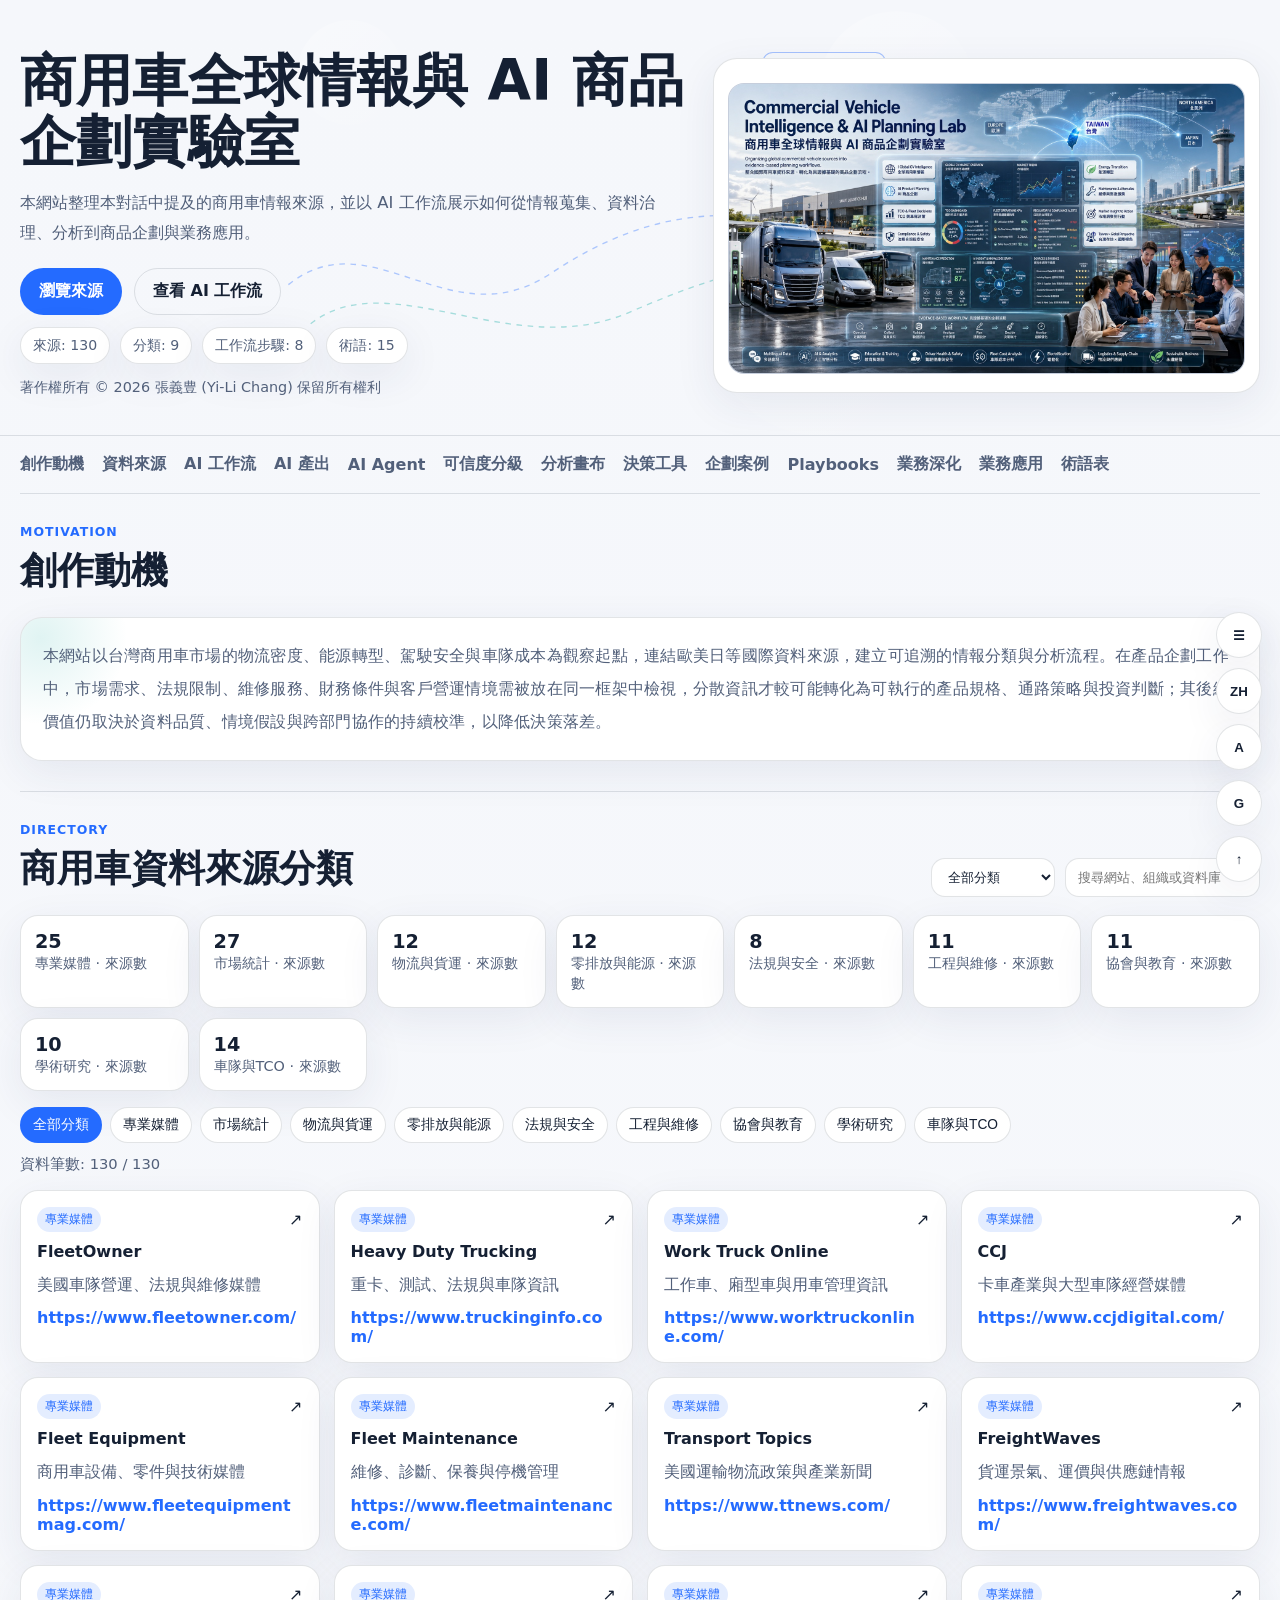
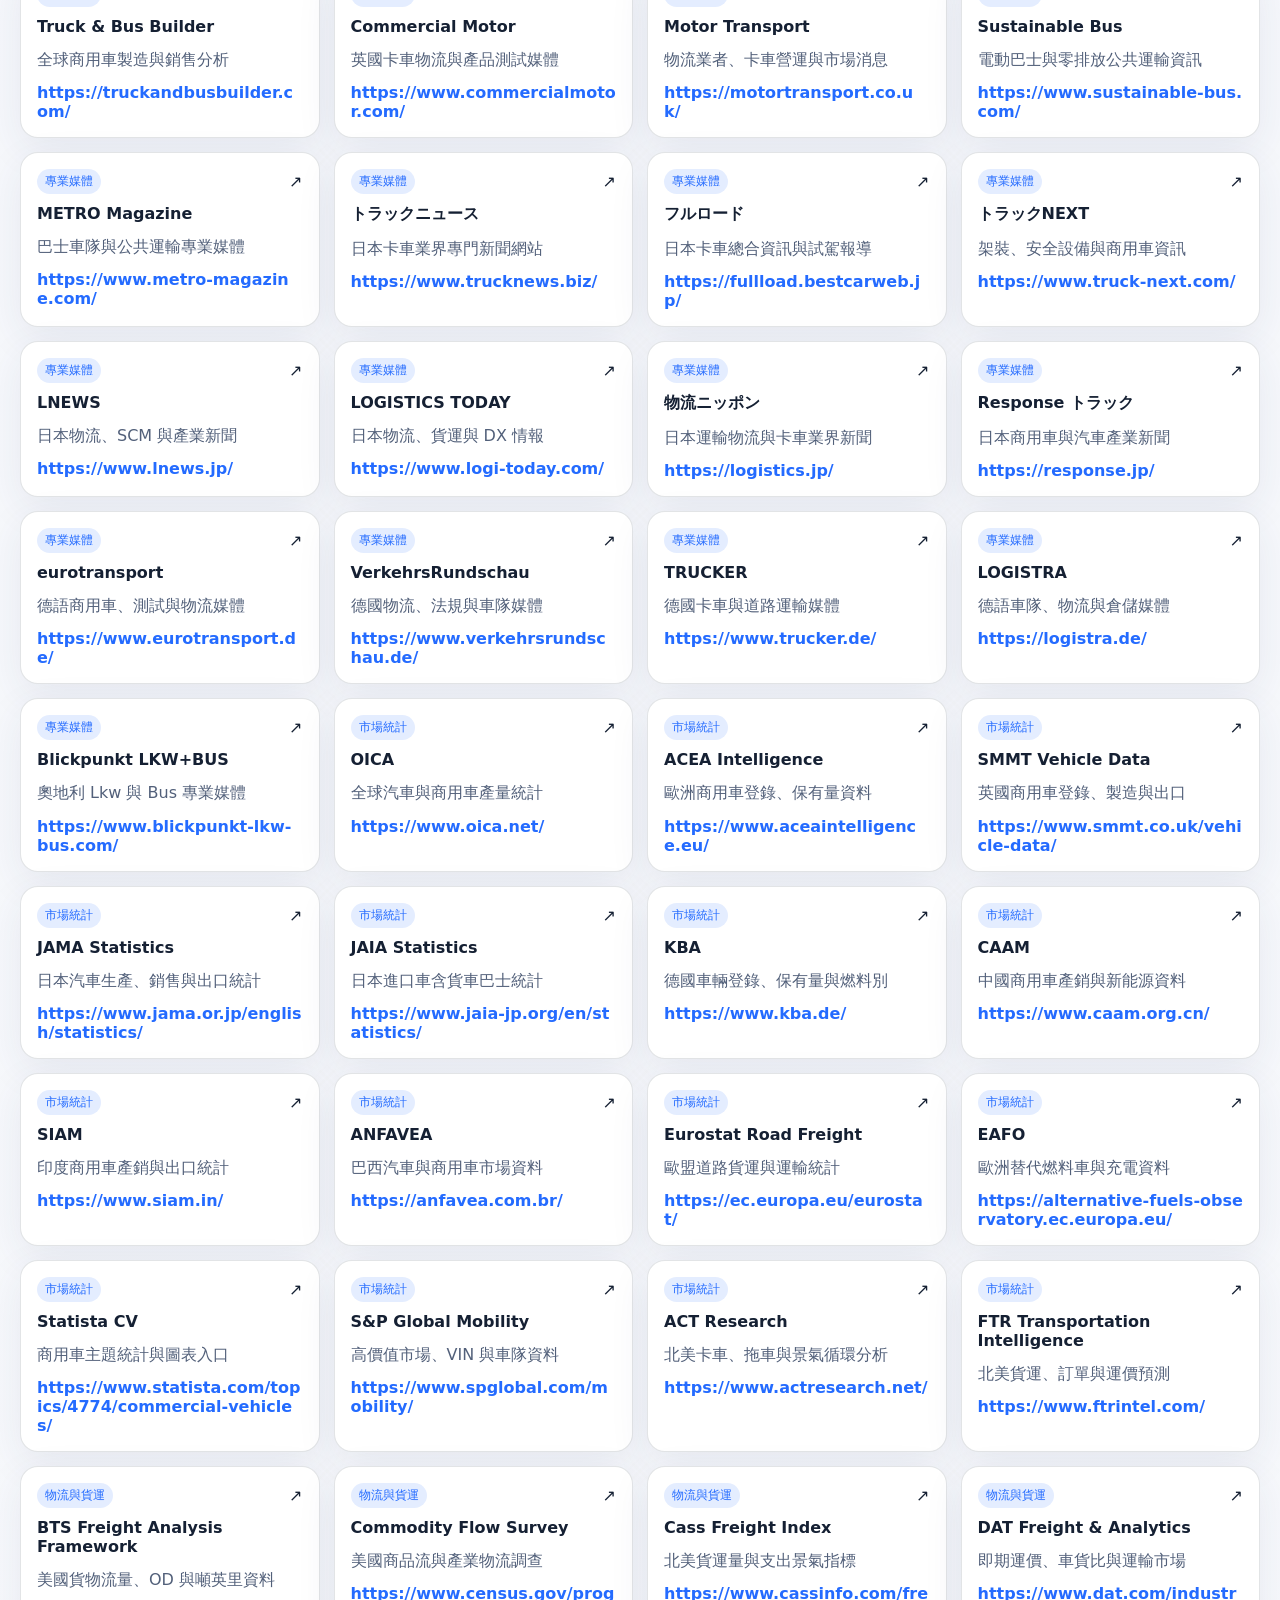
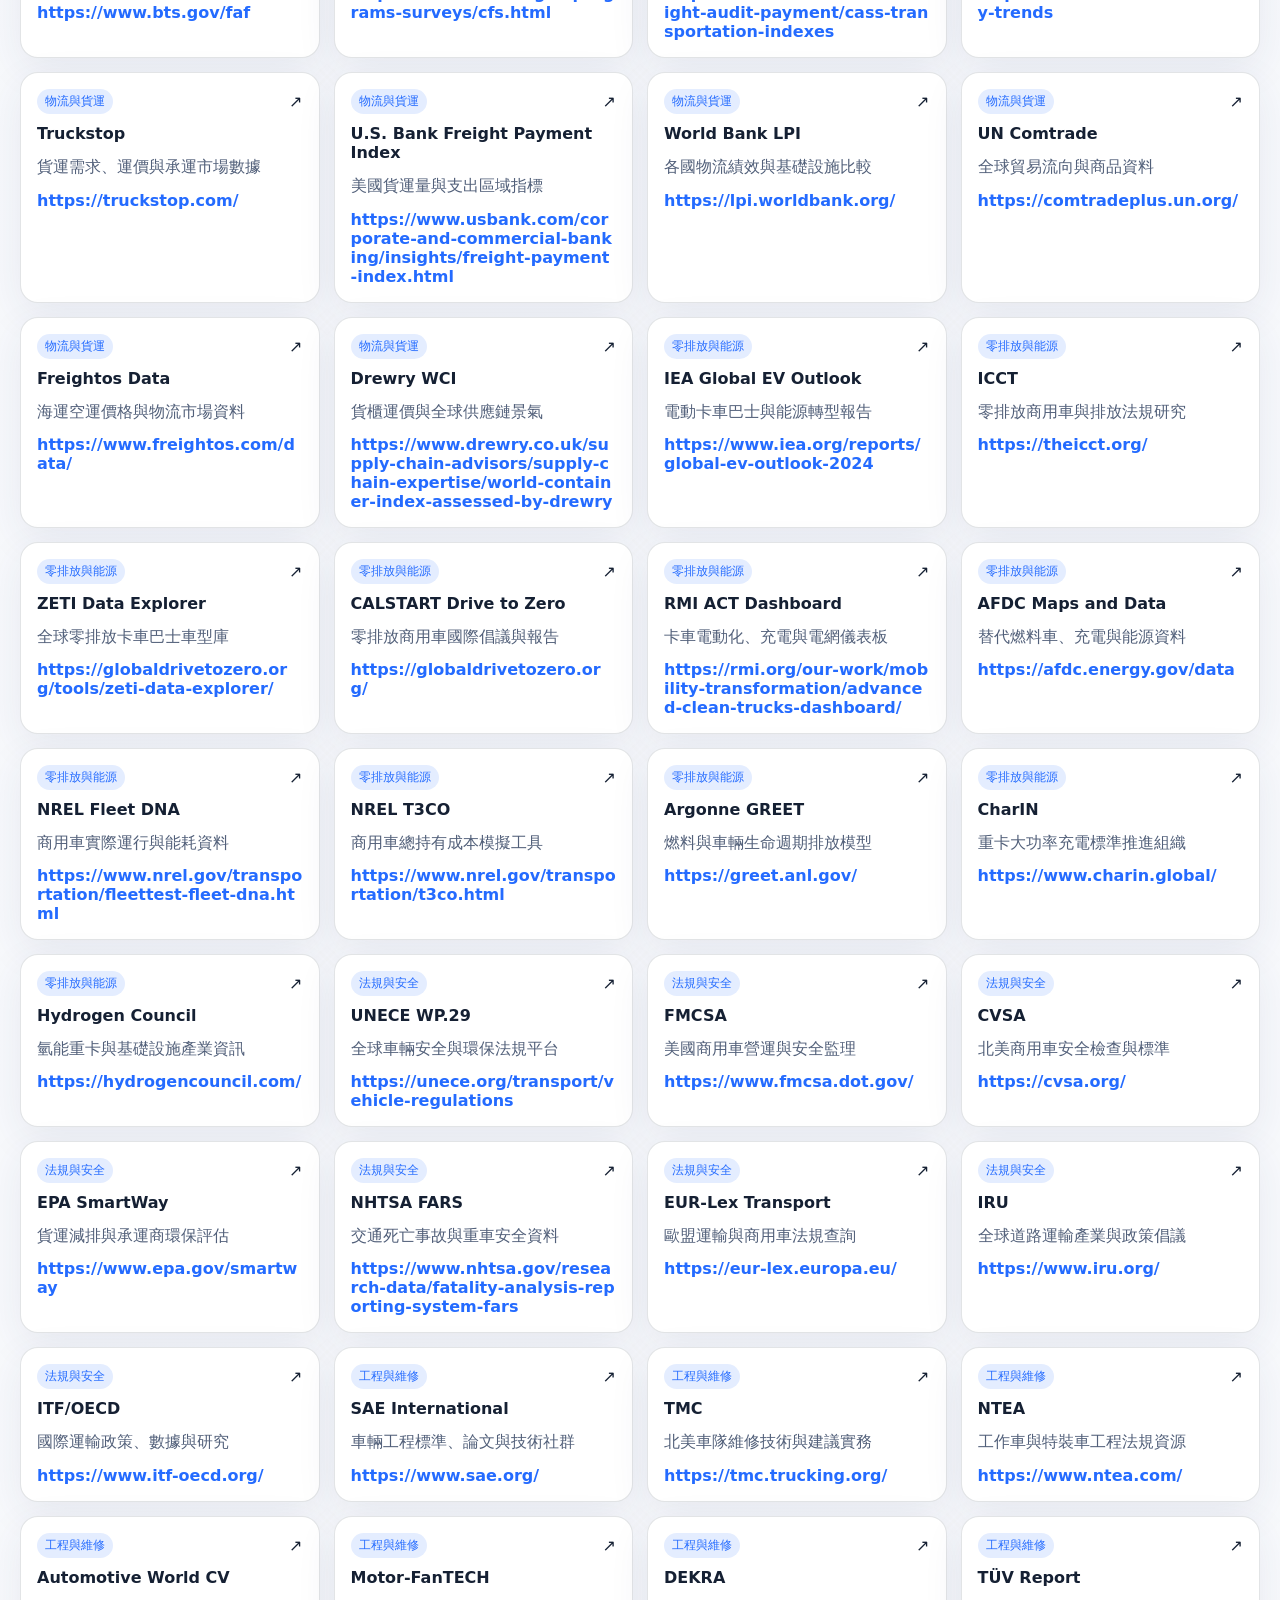
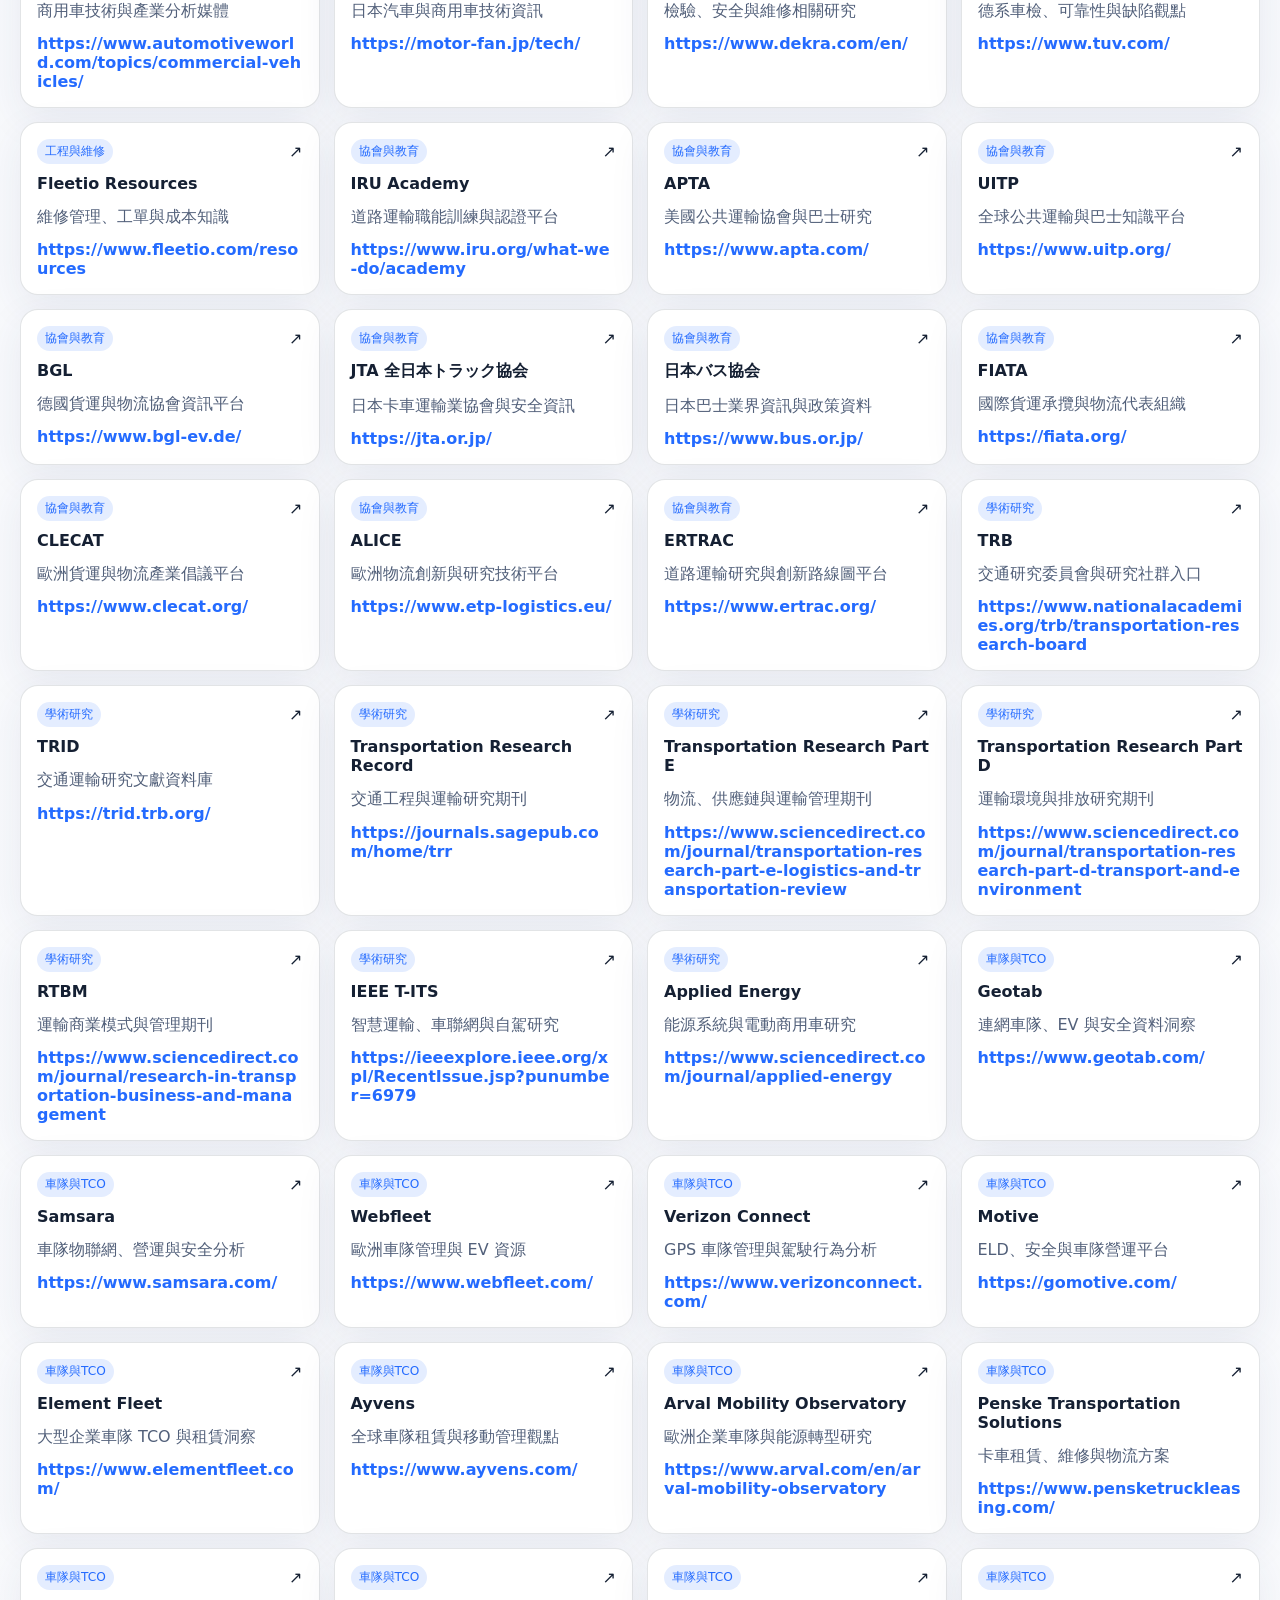
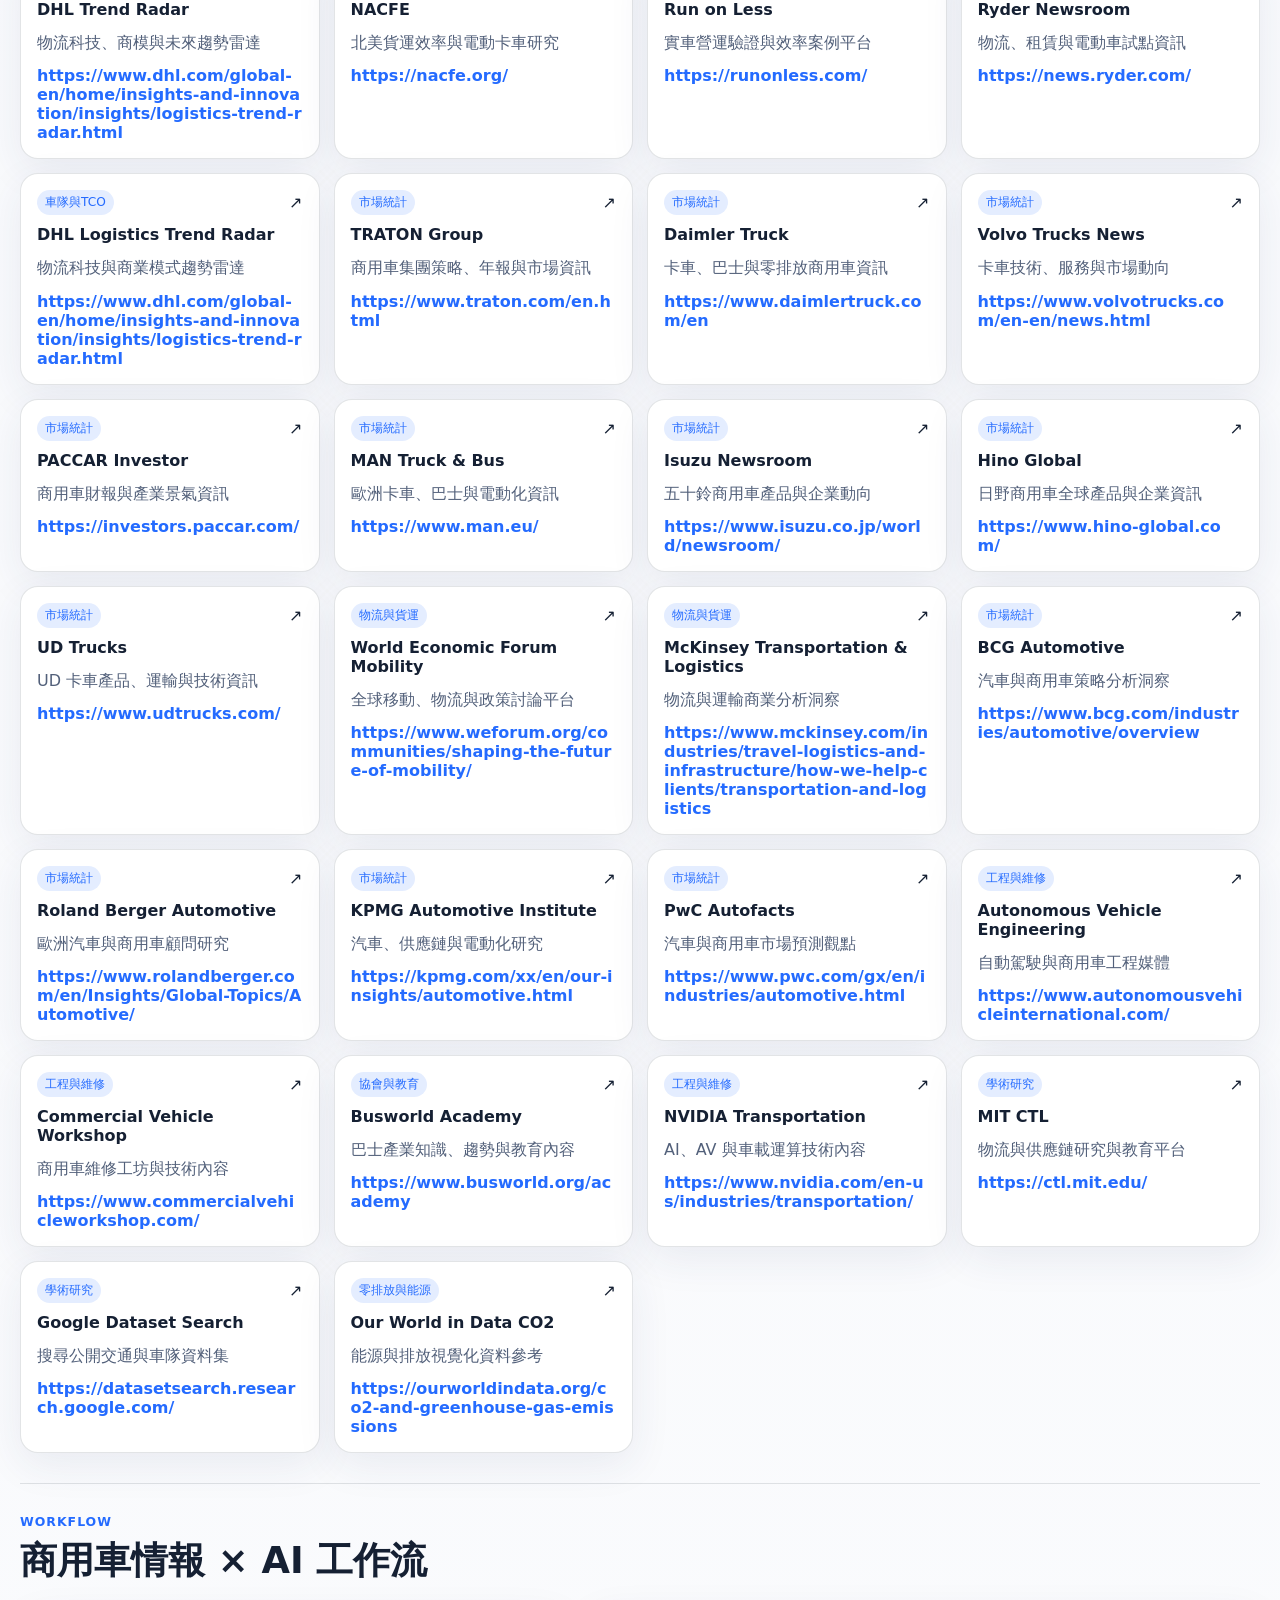
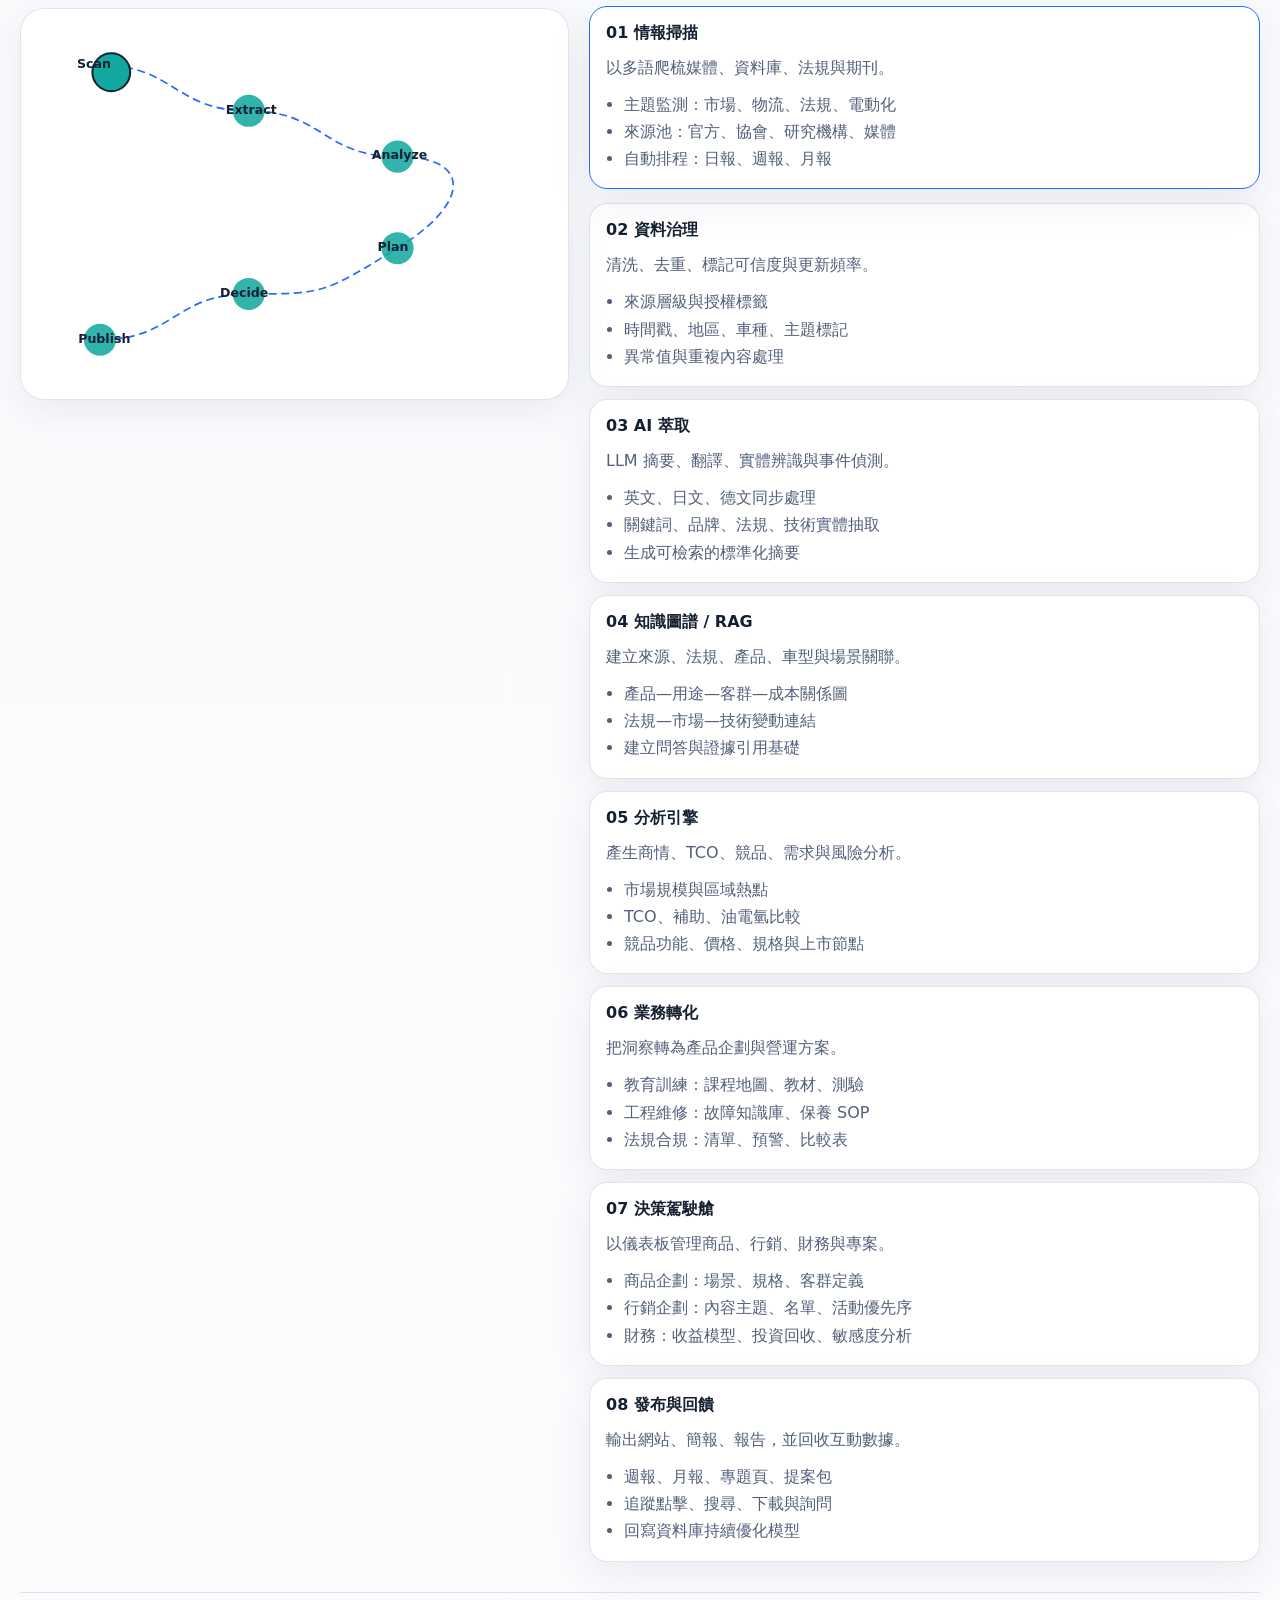
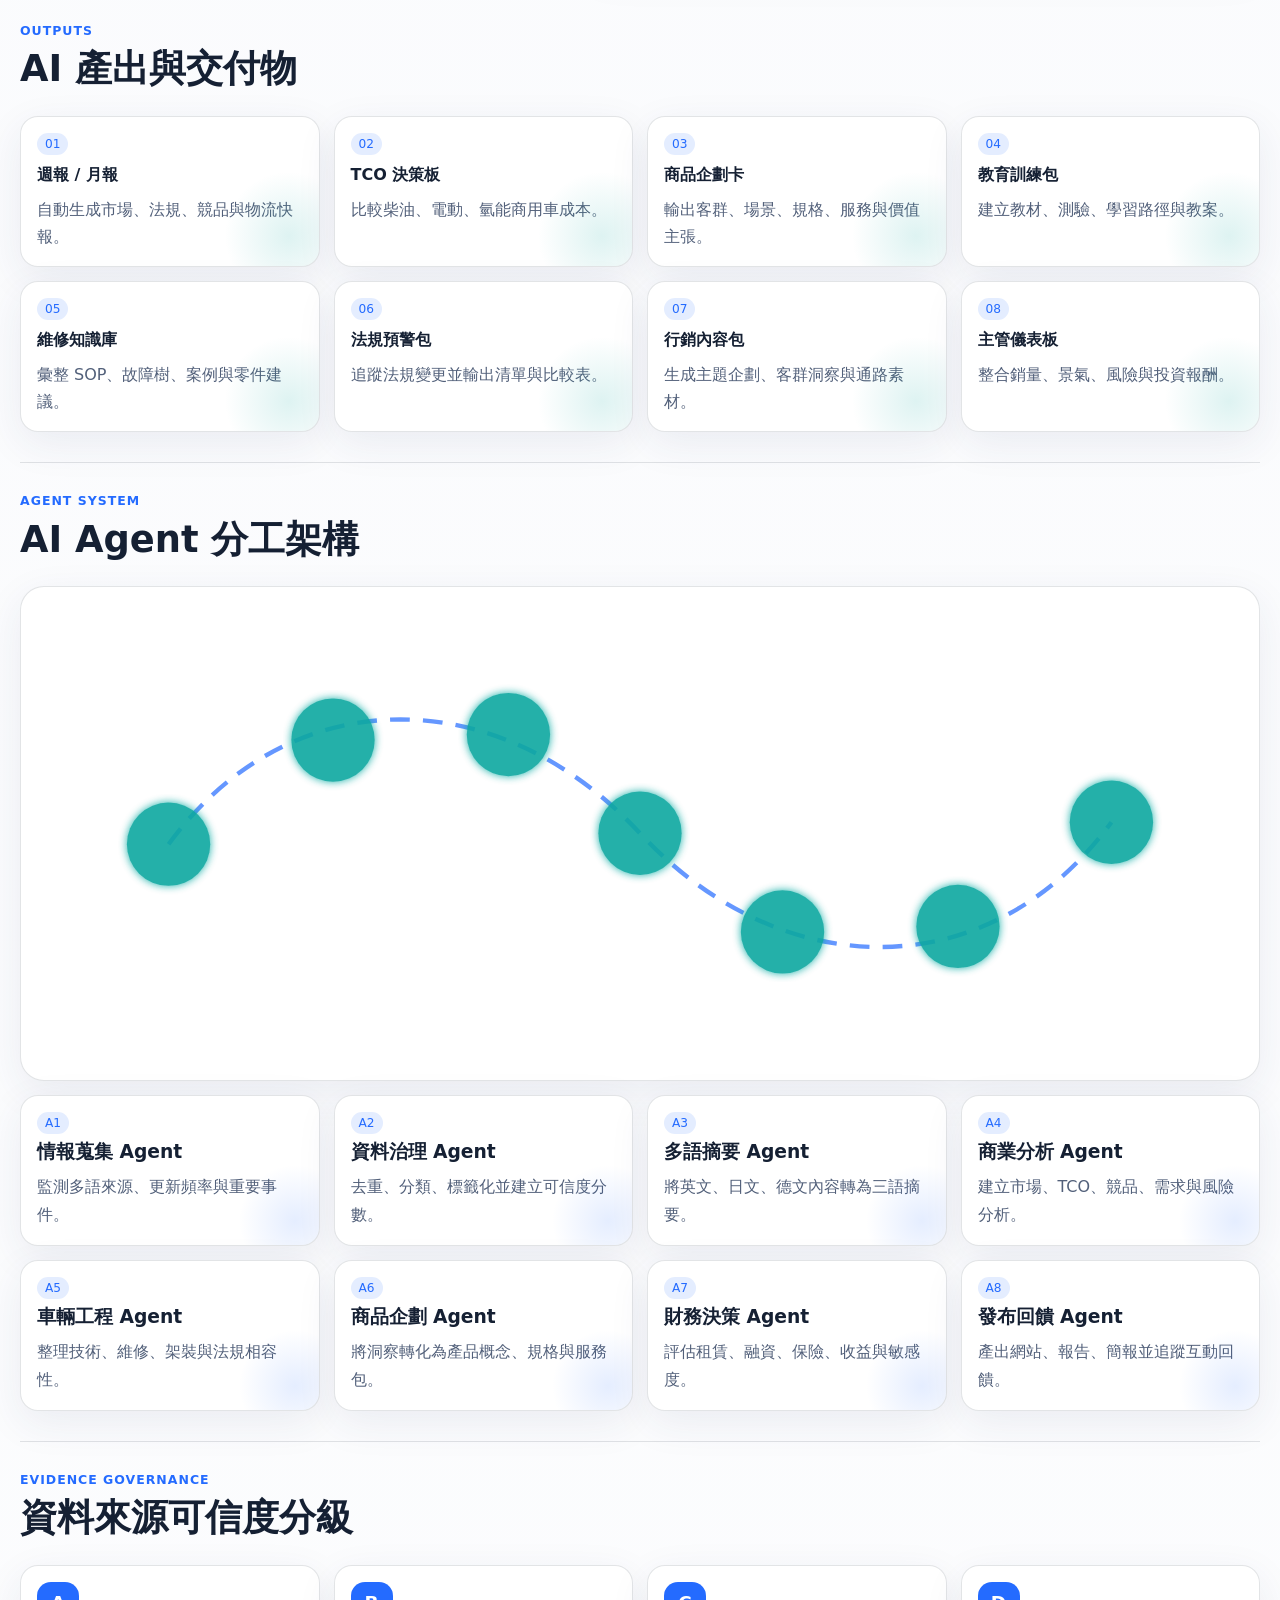
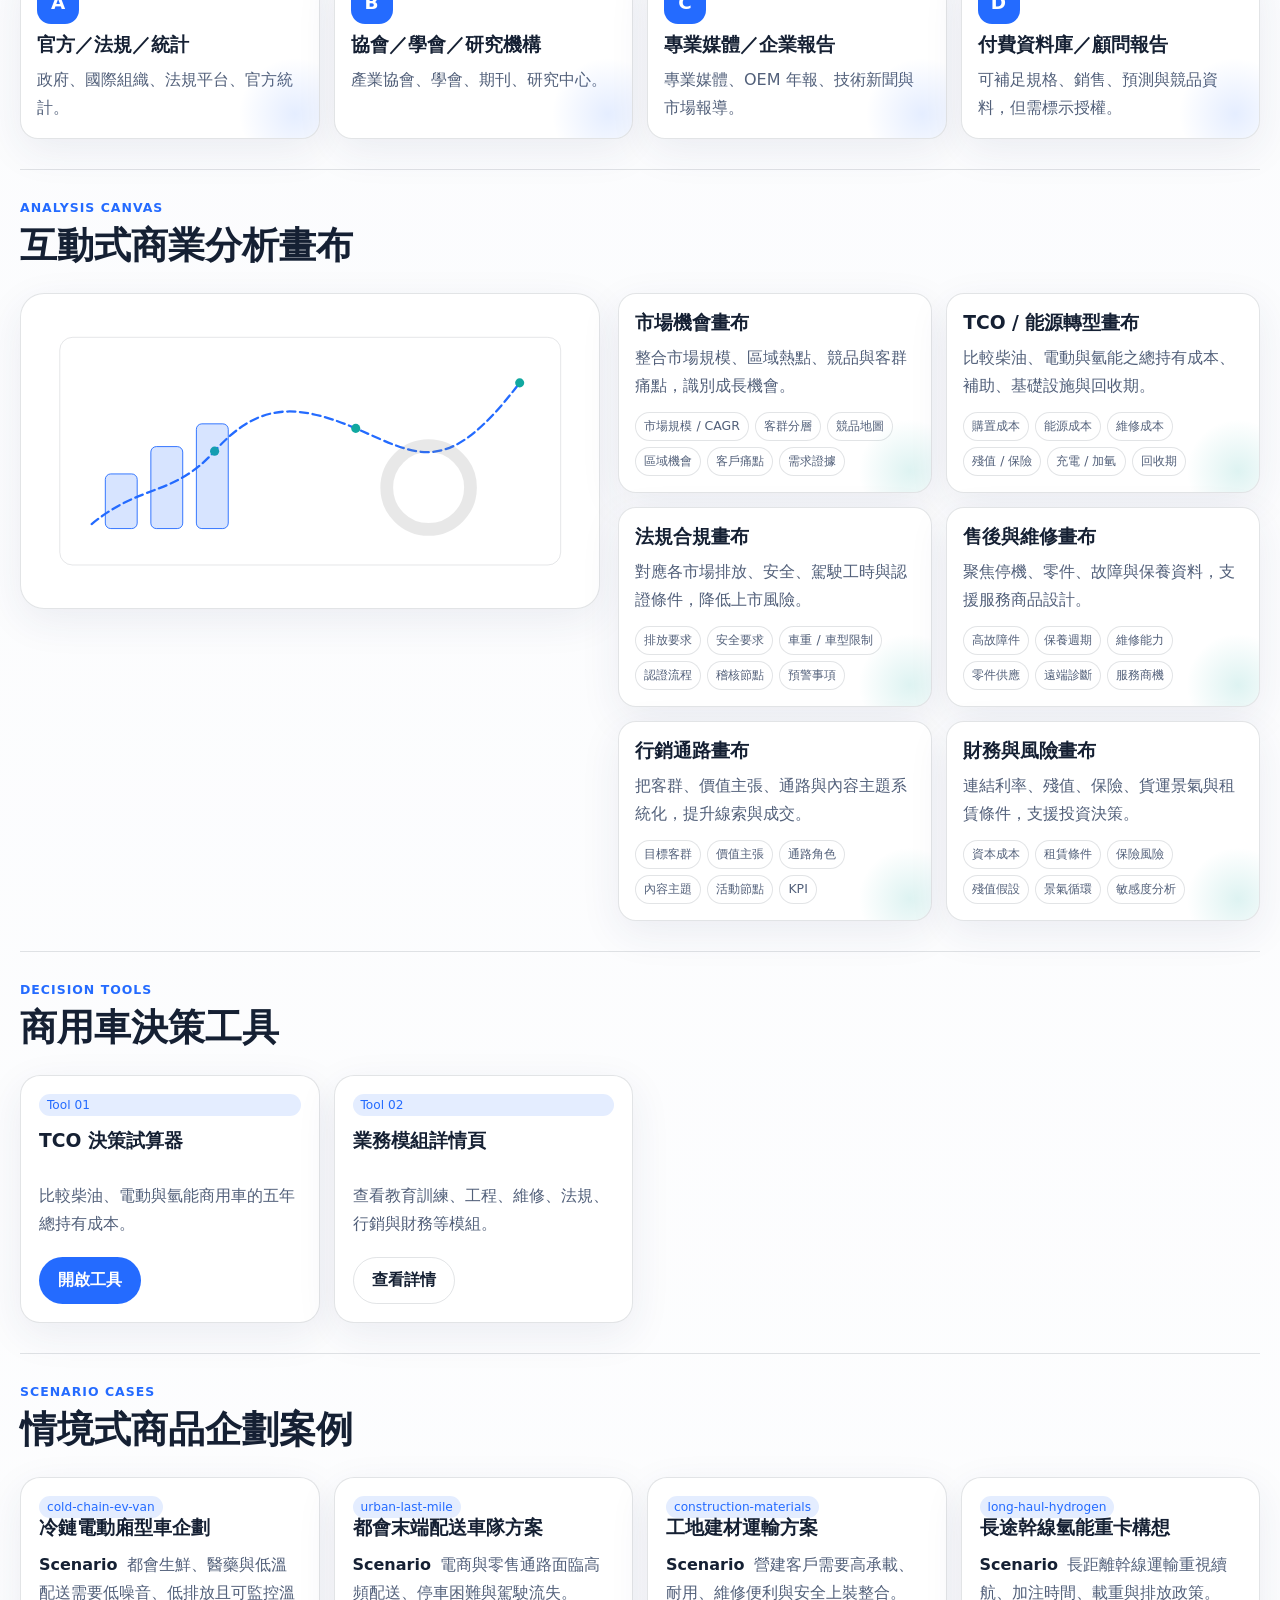
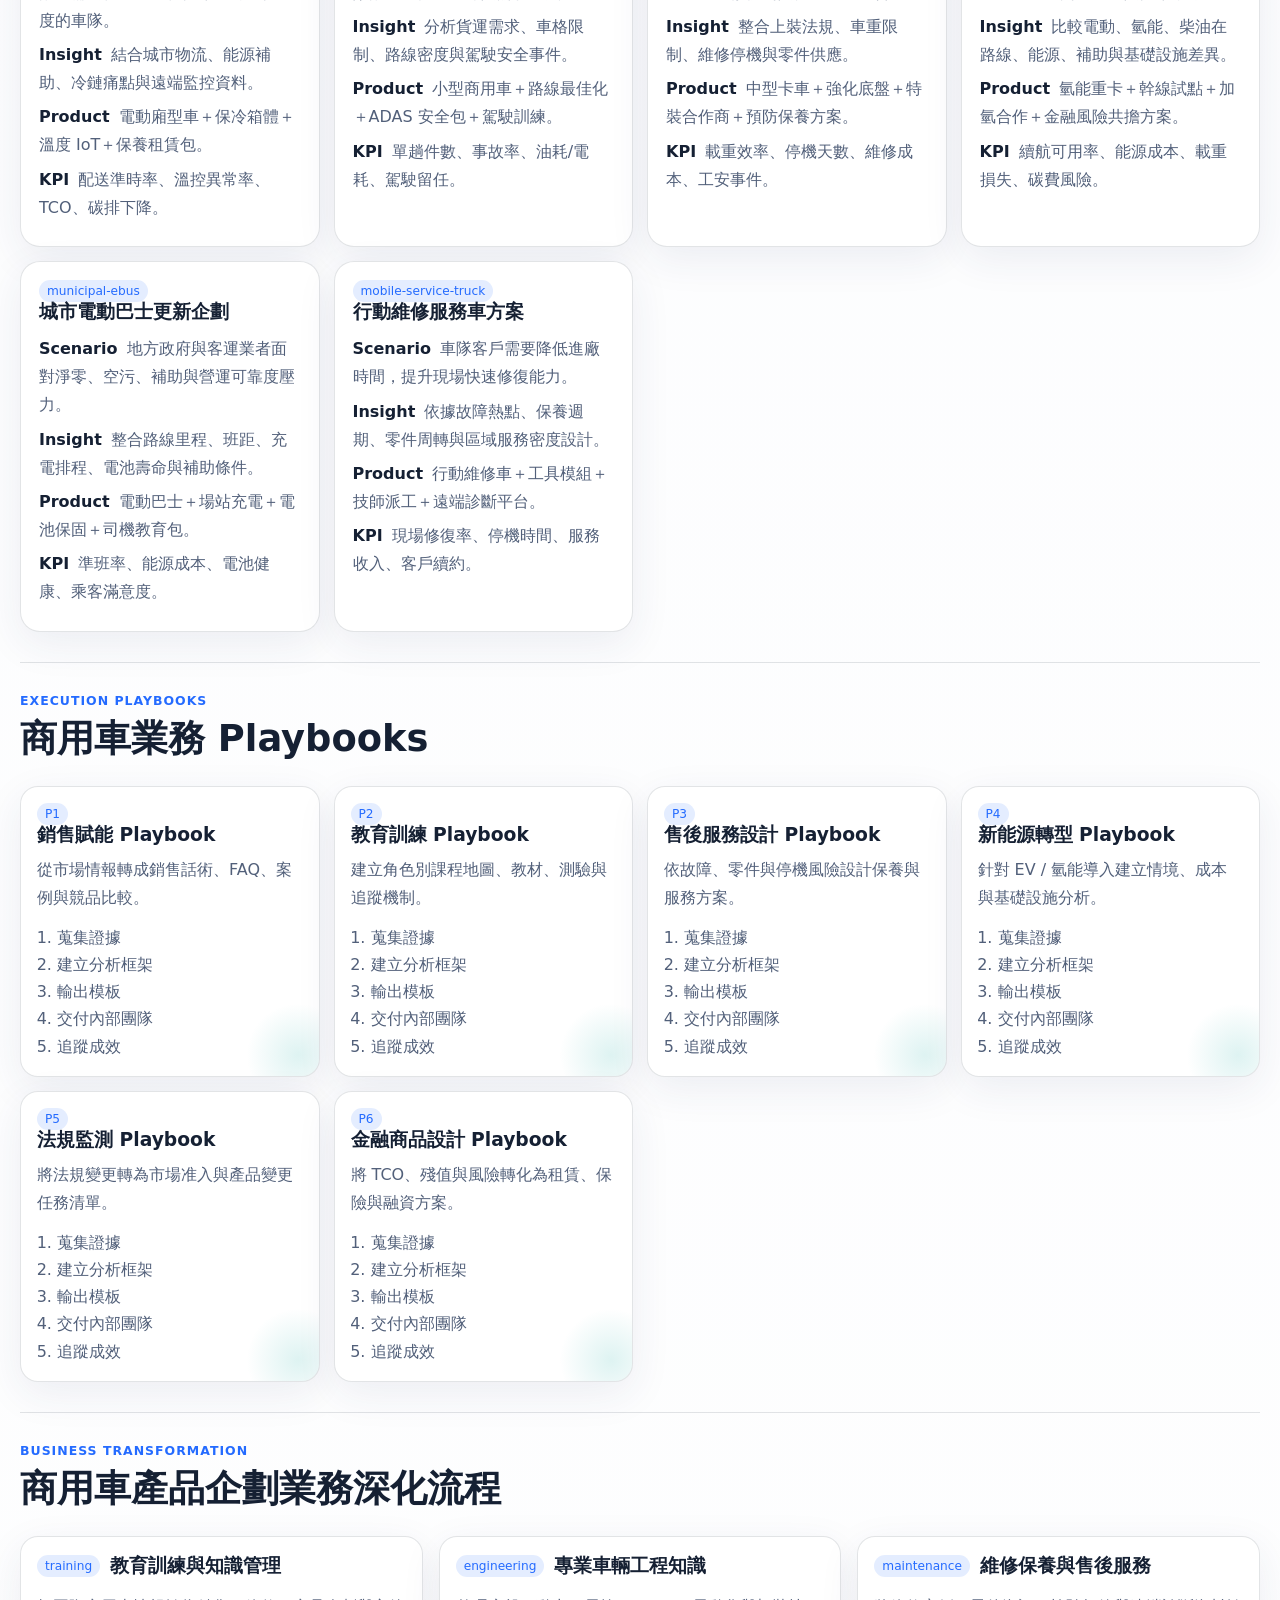
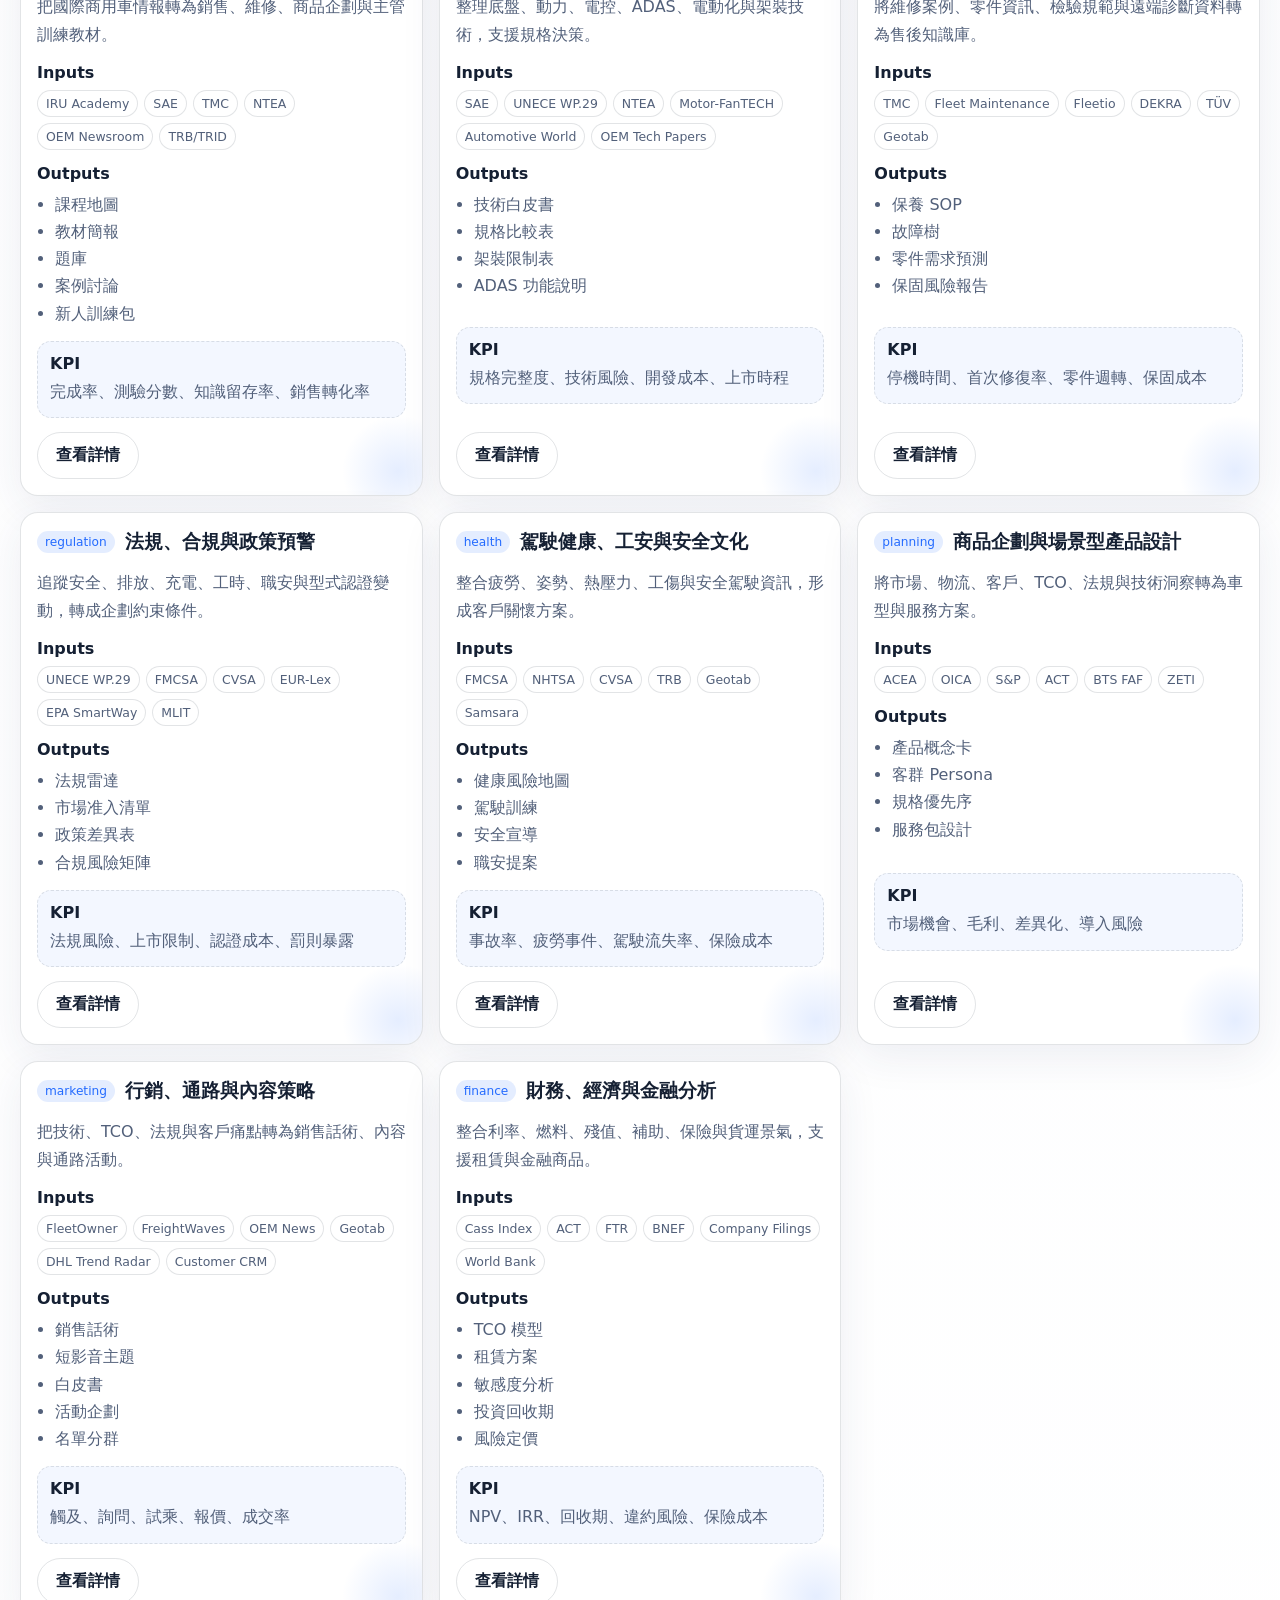
==== index.html @ bd9da4e3 "Add files via upload" ====
<!DOCTYPE html>
<html lang="zh-Hant">
<head>
  <meta charset="UTF-8" />
  <meta name="viewport" content="width=device-width, initial-scale=1.0" />
  <title>Commercial Vehicle Intelligence Lab</title>
  <link rel="stylesheet" href="style.css" />
</head>
<body data-theme="theme-a">
  <header class="hero" id="top">
    <div class="hero-bg">
      <svg viewBox="0 0 1400 780" class="hero-svg" aria-hidden="true">
        <defs>
          <linearGradient id="g1" x1="0" y1="0" x2="1" y2="1">
            <stop offset="0%" stop-color="rgba(255,255,255,0.36)"/>
            <stop offset="100%" stop-color="rgba(255,255,255,0)"/>
          </linearGradient>
        </defs>
        <circle cx="180" cy="130" r="94" class="orb orb1"></circle>
        <circle cx="1160" cy="160" r="140" class="orb orb2"></circle>
        <circle cx="1020" cy="590" r="190" class="orb orb3"></circle>
        <path d="M70,510 C220,390 360,610 540,490 S920,330 1230,500" class="flow-line"></path>
        <path d="M110,580 C250,470 470,650 680,560 S1020,430 1280,560" class="flow-line flow-line-2"></path>
        <g class="mini-grid">
          <rect x="920" y="94" width="220" height="120" rx="18"></rect>
          <line x1="950" y1="180" x2="1110" y2="180"></line>
          <line x1="950" y1="160" x2="1050" y2="160"></line>
          <line x1="950" y1="140" x2="1080" y2="140"></line>
        </g>
      </svg>
    </div>
    <div class="hero-content wrap">
      <div class="hero-copy">
        <h1 data-i18n="siteTitle"></h1>
        <p class="intro" data-i18n="intro"></p>
        <div class="hero-actions">
          <a href="#sources" class="btn primary" data-lang-text="browseSources">瀏覽來源</a>
          <a href="#workflow" class="btn ghost" data-lang-text="viewWorkflow">查看 AI 工作流</a>
        </div>
        <div class="hero-stats" id="heroStats"></div>
        <p class="copyright" data-i18n-copyright></p>
      </div>
      <figure class="hero-image-card">
        <div class="image-meta">
        </div>
        <img src="assets/images/home-hero-placeholder.jpg" alt="Homepage illustration placeholder" />
              </figure>
    </div>
  </header>

  <nav class="toc wrap" aria-label="table of contents">
    <a href="#motivation" data-lang-text="navMotivation">創作動機</a>
    <a href="#sources" data-lang-text="navSources">資料來源</a>
    <a href="#workflow" data-lang-text="navWorkflow">AI 工作流</a>
    <a href="#deliverables" data-lang-text="navDeliverables">AI 產出</a>
    <a href="#agents" data-lang-text="navAgents">AI Agent</a>
    <a href="#rubric" data-lang-text="navRubric">可信度分級</a>
    <a href="#canvas" data-lang-text="navCanvas">分析畫布</a>
    <a href="#tools" data-lang-text="navTools">決策工具</a>
    <a href="#cases" data-lang-text="navCases">企劃案例</a>
    <a href="#playbooks" data-lang-text="navPlaybooks">Playbooks</a>
    <a href="#business" data-lang-text="navBusiness">業務深化</a>
    <a href="#domains" data-lang-text="navDomains">業務應用</a>
    <a href="#glossary" data-lang-text="navGlossary">術語表</a>
  </nav>

  <main class="wrap">
    <section class="panel motivation-panel" id="motivation">
      <div class="panel-head">
        <div>
          <p class="section-kicker">Motivation</p>
          <h2 data-lang-text="motivationTitle">創作動機</h2>
        </div>
      </div>
      <article class="motivation-card">
        <p data-i18n="motivationText"></p>
      </article>
    </section>

    <section class="panel" id="sources">
      <div class="panel-head">
        <div>
          <p class="section-kicker">Directory</p>
          <h2 data-lang-text="sourcesTitle">商用車資料來源分類</h2>
        </div>
        <div class="filters">
          <select id="categoryFilter"></select>
          <input id="searchInput" type="search" placeholder="Search source" />
        </div>
      </div>
      <div id="categoryOverview" class="overview-grid"></div>
      <div id="categoryChips" class="chips"></div>
      <div id="sourceStats" class="stats"></div>
      <div id="sourceGrid" class="source-grid"></div>
    </section>

    <section class="panel" id="workflow">
      <div class="panel-head">
        <div>
          <p class="section-kicker">Workflow</p>
          <h2 data-lang-text="workflowTitle">商用車情報 × AI 工作流</h2>
        </div>
      </div>
      <div class="workflow-layout">
        <div class="workflow-visual">
          <svg viewBox="0 0 900 620" class="workflow-svg" aria-hidden="true">
            <path class="workflow-path" d="M110,70 C240,70 240,150 370,150 S500,230 630,230 S760,310 630,390 S500,470 370,470 S240,550 110,550"></path>
            <circle data-step="0" cx="110" cy="70" r="28"></circle>
            <circle data-step="1" cx="370" cy="150" r="28"></circle>
            <circle data-step="2" cx="630" cy="230" r="28"></circle>
            <circle data-step="3" cx="630" cy="390" r="28"></circle>
            <circle data-step="4" cx="370" cy="470" r="28"></circle>
            <circle data-step="5" cx="110" cy="550" r="28"></circle>
            <text x="70" y="75">Scan</text>
            <text x="330" y="155">Extract</text>
            <text x="585" y="235">Analyze</text>
            <text x="595" y="395">Plan</text>
            <text x="320" y="475">Decide</text>
            <text x="72" y="555">Publish</text>
          </svg>
        </div>
        <div id="workflowCards" class="workflow-cards"></div>
      </div>
    </section>

    <section class="panel" id="deliverables">
      <div class="panel-head">
        <div>
          <p class="section-kicker">Outputs</p>
          <h2 data-lang-text="deliverablesTitle">AI 產出與交付物</h2>
        </div>
      </div>
      <div id="deliverableGrid" class="deliverable-grid"></div>
    </section>

    <section class="panel" id="agents">
      <div class="panel-head">
        <div>
          <p class="section-kicker">Agent System</p>
          <h2 data-lang-text="agentsTitle">AI Agent 分工架構</h2>
        </div>
      </div>
      <div class="agent-stage">
        <svg viewBox="0 0 1100 420" class="agent-svg" aria-hidden="true">
          <defs>
            <filter id="softGlow">
              <feGaussianBlur stdDeviation="4" result="blur"/>
              <feMerge>
                <feMergeNode in="blur"/>
                <feMergeNode in="SourceGraphic"/>
              </feMerge>
            </filter>
          </defs>
          <path class="agent-ring" d="M120,220 C230,70 420,70 550,210 C680,350 870,350 980,200"></path>
          <circle cx="120" cy="220" r="38"></circle>
          <circle cx="270" cy="125" r="38"></circle>
          <circle cx="430" cy="120" r="38"></circle>
          <circle cx="550" cy="210" r="38"></circle>
          <circle cx="680" cy="300" r="38"></circle>
          <circle cx="840" cy="295" r="38"></circle>
          <circle cx="980" cy="200" r="38"></circle>
        </svg>
      </div>
      <div id="agentGrid" class="agent-grid"></div>
    </section>

    <section class="panel" id="rubric">
      <div class="panel-head">
        <div>
          <p class="section-kicker">Evidence Governance</p>
          <h2 data-lang-text="rubricTitle">資料來源可信度分級</h2>
        </div>
      </div>
      <div id="rubricGrid" class="rubric-grid"></div>
    </section>

    <section class="panel" id="canvas">
      <div class="panel-head">
        <div>
          <p class="section-kicker">Analysis Canvas</p>
          <h2 data-lang-text="canvasTitle">互動式商業分析畫布</h2>
        </div>
      </div>
      <div class="canvas-stage">
        <div class="canvas-dashboard">
          <svg viewBox="0 0 1200 620" class="canvas-svg" aria-hidden="true">
            <rect x="50" y="60" width="1100" height="500" rx="28"></rect>
            <path d="M120,470 C230,380 300,410 390,310 S560,200 700,260 S900,370 1060,160" class="trend-line"></path>
            <circle cx="390" cy="310" r="10"></circle>
            <circle cx="700" cy="260" r="10"></circle>
            <circle cx="1060" cy="160" r="10"></circle>
            <g class="bar-stack">
              <rect x="150" y="360" width="70" height="120" rx="12"></rect>
              <rect x="250" y="300" width="70" height="180" rx="12"></rect>
              <rect x="350" y="250" width="70" height="230" rx="12"></rect>
            </g>
            <g class="donut" transform="translate(860 390)">
              <circle r="92" class="ring-bg"></circle>
              <circle r="92" class="ring-fg"></circle>
              <circle r="52" class="ring-hole"></circle>
            </g>
          </svg>
        </div>
        <div id="canvasGrid" class="canvas-grid"></div>
      </div>
    </section>

    <section class="panel" id="tools">
      <div class="panel-head">
        <div>
          <p class="section-kicker">Decision Tools</p>
          <h2 data-lang-text="toolsTitle">商用車決策工具</h2>
        </div>
      </div>
      <div class="tool-grid">
        <article class="tool-card">
          <span class="number-badge">Tool 01</span>
          <h3 data-lang-text="tcoToolTitle">TCO 決策試算器</h3>
          <p data-lang-text="tcoToolText">比較柴油、電動與氫能商用車的五年總持有成本。</p>
          <a href="tco-simulator.html" class="btn primary" data-lang-text="openTool">開啟工具</a>
        </article>
        <article class="tool-card">
          <span class="number-badge">Tool 02</span>
          <h3 data-lang-text="moduleToolTitle">業務模組詳情頁</h3>
          <p data-lang-text="moduleToolText">查看教育訓練、工程、維修、法規、行銷與財務等模組。</p>
          <a href="module-detail.html" class="btn ghost" data-lang-text="openDetail">查看詳情</a>
        </article>
      </div>
    </section>

    <section class="panel" id="cases">
      <div class="panel-head">
        <div>
          <p class="section-kicker">Scenario Cases</p>
          <h2 data-lang-text="casesTitle">情境式商品企劃案例</h2>
        </div>
      </div>
      <div id="caseGrid" class="case-grid"></div>
    </section>

    <section class="panel" id="playbooks">
      <div class="panel-head">
        <div>
          <p class="section-kicker">Execution Playbooks</p>
          <h2 data-lang-text="playbooksTitle">商用車業務 Playbooks</h2>
        </div>
      </div>
      <div id="playbookGrid" class="playbook-grid"></div>
    </section>

    <section class="panel" id="business">
      <div class="panel-head">
        <div>
          <p class="section-kicker">Business Transformation</p>
          <h2 data-lang-text="businessTitle">商用車產品企劃業務深化流程</h2>
        </div>
      </div>
      <div id="businessModuleGrid" class="business-module-grid"></div>
    </section>

    <section class="panel" id="domains">
      <div class="panel-head">
        <div>
          <p class="section-kicker">Applications</p>
          <h2 data-lang-text="domainsTitle">業務轉化模組</h2>
        </div>
      </div>
      <div id="domainGrid" class="domain-grid"></div>
    </section>

    <section class="panel" id="glossary">
      <div class="panel-head">
        <div>
          <p class="section-kicker">Glossary</p>
          <h2 data-lang-text="glossaryTitle">商用車關鍵術語表</h2>
        </div>
      </div>
      <div id="glossaryGrid" class="glossary-grid"></div>
    </section>
  </main>

  <div class="floating-controls">
    <button id="tocBtn" title="toc">☰</button>
    <button id="langBtn" title="lang">ZH</button>
    <button id="themeBtn" title="theme">A</button>
    <button id="glossaryBtn" title="glossary">G</button>
    <button id="topBtn" title="top">↑</button>
  </div>

  <div class="drawer" id="tocDrawer" hidden>
    <div class="drawer-card">
      <div class="drawer-head">
        <strong data-lang-text="drawerTitle">快速導覽</strong>
        <button id="closeDrawer">×</button>
      </div>
      <a href="#motivation" class="drawer-link" data-lang-text="navMotivation">創作動機</a>
      <a href="#sources" class="drawer-link" data-lang-text="navSources">資料來源</a>
      <a href="#workflow" class="drawer-link" data-lang-text="navWorkflow">AI 工作流</a>
      <a href="#deliverables" class="drawer-link" data-lang-text="navDeliverables">AI 產出</a>
      <a href="#agents" class="drawer-link" data-lang-text="navAgents">AI Agent</a>
      <a href="#rubric" class="drawer-link" data-lang-text="navRubric">可信度分級</a>
      <a href="#canvas" class="drawer-link" data-lang-text="navCanvas">分析畫布</a>
      <a href="#tools" class="drawer-link" data-lang-text="navTools">決策工具</a>
      <a href="#cases" class="drawer-link" data-lang-text="navCases">企劃案例</a>
      <a href="#playbooks" class="drawer-link" data-lang-text="navPlaybooks">Playbooks</a>
      <a href="#business" class="drawer-link" data-lang-text="navBusiness">業務深化</a>
      <a href="#domains" class="drawer-link" data-lang-text="navDomains">業務應用</a>
      <a href="#glossary" class="drawer-link" data-lang-text="navGlossary">術語表</a>
    </div>
  </div>

  <div class="modal" id="glossaryModal" hidden>
    <div class="modal-card">
      <div class="drawer-head">
        <strong id="modalTerm">Term</strong>
        <button id="closeModal">×</button>
      </div>
      <p id="modalDef"></p>
    </div>
  </div>

  <script src="data.js"></script>
  <script src="app.js"></script>
</body>
</html>
---- style.css ----
:root{
  --bg:#f5f7fb; --bg2:#ffffff; --text:#152033; --muted:#52607a; --line:rgba(21,32,51,.12); --accent:#246bff; --accent2:#11a8a0; --card:#ffffff; --shadow:0 12px 40px rgba(32,55,102,.08);
}
body[data-theme="theme-b"]{--bg:#f7f3ea;--bg2:#fffef8;--text:#2c261d;--muted:#746857;--line:rgba(44,38,29,.12);--accent:#a26400;--accent2:#7f9a4a;--card:#fffdf6;}
body[data-theme="theme-c"]{--bg:#11151e;--bg2:#161c27;--text:#ecf2ff;--muted:#9fb0cf;--line:rgba(236,242,255,.12);--accent:#63a0ff;--accent2:#2bd0c8;--card:#171d29;--shadow:0 12px 40px rgba(0,0,0,.35);}
body[data-theme="theme-d"]{--bg:#081612;--bg2:#0f201c;--text:#e9fff7;--muted:#9fc3b5;--line:rgba(233,255,247,.12);--accent:#2ec78a;--accent2:#8ce1ff;--card:#10211d;--shadow:0 12px 40px rgba(0,0,0,.28);}
*{box-sizing:border-box}
html{scroll-behavior:smooth}
body{margin:0;font-family:Inter,system-ui,"Noto Sans TC","Noto Sans JP",sans-serif;background:linear-gradient(180deg,var(--bg),var(--bg2));color:var(--text)}
.wrap{width:min(1240px,calc(100% - 32px));margin:auto}
.hero{position:relative;overflow:hidden;padding:40px 0 24px;border-bottom:1px solid var(--line)}
.hero-bg{position:absolute;inset:0;pointer-events:none}
.hero-svg{width:100%;height:100%}
.orb{fill:url(#g1);opacity:.85;animation:float 8s ease-in-out infinite}.orb2{animation-delay:1.2s}.orb3{animation-delay:2.2s}
.flow-line{fill:none;stroke:var(--accent);stroke-width:2.4;stroke-dasharray:10 10;opacity:.35;animation:dash 10s linear infinite}
.flow-line-2{stroke:var(--accent2);animation-duration:14s}
.mini-grid rect,.mini-grid line{stroke:var(--accent);fill:rgba(255,255,255,.18);stroke-width:2;opacity:.38}
.hero-content{position:relative;display:grid;grid-template-columns:1.1fr .9fr;gap:24px;align-items:center}
.eyebrow{letter-spacing:.08em;text-transform:uppercase;color:var(--accent);font-size:.82rem;font-weight:800}
.hero h1{font-size:clamp(2rem,4.4vw,3.9rem);line-height:1.07;margin:.2em 0}
.intro{font-size:1.03rem;line-height:1.8;color:var(--muted);max-width:62ch}
.hero-actions{display:flex;gap:12px;flex-wrap:wrap;margin:20px 0 12px}
.btn{display:inline-flex;align-items:center;justify-content:center;padding:12px 18px;border-radius:999px;text-decoration:none;font-weight:700;border:1px solid var(--line)}
.btn.primary{background:var(--accent);color:#fff;border-color:transparent}
.btn.ghost{color:var(--text);background:transparent}
.hero-stats{display:flex;gap:10px;flex-wrap:wrap;margin:12px 0 14px}
.stat-pill{padding:8px 12px;border-radius:999px;background:var(--card);border:1px solid var(--line);box-shadow:var(--shadow);font-size:.88rem;color:var(--muted)}
.copyright{font-size:.9rem;color:var(--muted)}
.hero-image-card{margin:0;padding:14px;border:1px solid var(--line);background:var(--card);border-radius:24px;box-shadow:var(--shadow)}
.hero-image-card img{width:100%;aspect-ratio:16/9;object-fit:cover;border-radius:16px;border:1px solid var(--line);background:#dfe6f4}
.image-meta{display:flex;justify-content:space-between;font-size:.78rem;color:var(--muted);padding:0 2px 10px}
.hero-image-card figcaption{padding:10px 2px 4px;display:flex;flex-direction:column;gap:6px;color:var(--muted)}
.toc{display:flex;gap:18px;flex-wrap:wrap;align-items:center;padding:18px 0}
.toc a{color:var(--muted);text-decoration:none;font-weight:700}
.panel{padding:30px 0;border-top:1px solid var(--line)}
.panel-head{display:flex;justify-content:space-between;gap:18px;align-items:end;margin-bottom:18px}
.section-kicker{margin:0;color:var(--accent);text-transform:uppercase;letter-spacing:.08em;font-size:.78rem;font-weight:800}
.panel h2{margin:.2em 0 .1em;font-size:clamp(1.5rem,3vw,2.3rem)}
.filters{display:flex;gap:10px;flex-wrap:wrap}
.filters select,.filters input{padding:10px 12px;border-radius:14px;border:1px solid var(--line);background:var(--card);color:var(--text)}
.overview-grid{display:grid;grid-template-columns:repeat(auto-fit,minmax(150px,1fr));gap:10px;margin:0 0 16px}
.overview-card{padding:14px;border:1px solid var(--line);background:var(--card);border-radius:18px;box-shadow:var(--shadow)}
.overview-card strong{display:block;font-size:1.2rem}
.overview-card span{color:var(--muted);font-size:.9rem}
.chips{display:flex;flex-wrap:wrap;gap:8px;margin-bottom:12px}
.chip{padding:8px 12px;border-radius:999px;border:1px solid var(--line);background:var(--card);font-size:.86rem;cursor:pointer;color:var(--text)}
.chip.active{background:var(--accent);color:#fff;border-color:transparent}
.stats{color:var(--muted);font-size:.92rem;margin:0 0 16px}
.source-grid,.deliverable-grid,.domain-grid,.glossary-grid,.about-grid{display:grid;grid-template-columns:repeat(auto-fill,minmax(260px,1fr));gap:14px}
.source-card,.deliverable-card,.domain-card,.glossary-card,.about-grid article,.workflow-card{display:flex;flex-direction:column;gap:10px;padding:16px;border:1px solid var(--line);background:var(--card);border-radius:18px;box-shadow:var(--shadow)}
.source-card{transition:transform .2s ease,border-color .2s ease}.source-card:hover{transform:translateY(-3px);border-color:var(--accent)}
.source-card h3,.deliverable-card h3,.domain-card h3,.glossary-card h3,.workflow-card h3{margin:0;font-size:1rem}
.source-meta{display:flex;justify-content:space-between;align-items:center;gap:8px}
.badge,.number-badge{font-size:.76rem;padding:4px 8px;border-radius:999px;background:rgba(36,107,255,.12);color:var(--accent)}
.source-card p,.deliverable-card p,.domain-card p,.glossary-card p,.about-grid p,.workflow-card p{margin:0;color:var(--muted);line-height:1.7}
.source-card a{color:var(--accent);font-weight:700;text-decoration:none;word-break:break-all}
.workflow-layout{display:grid;grid-template-columns:.9fr 1.1fr;gap:20px;align-items:start}
.workflow-visual{padding:16px;border:1px solid var(--line);background:var(--card);border-radius:24px;box-shadow:var(--shadow);position:sticky;top:16px}
.workflow-svg{width:100%;height:auto}
.workflow-svg .workflow-path{fill:none;stroke:var(--accent);stroke-width:3;stroke-dasharray:14 8;animation:dash 18s linear infinite}
.workflow-svg circle{fill:var(--accent2);opacity:.86;cursor:pointer;transition:transform .2s ease,opacity .2s ease}
.workflow-svg circle.active{transform:scale(1.18);opacity:1;stroke:var(--text);stroke-width:3}
.workflow-svg text{fill:var(--text);font-size:22px;font-weight:700}
.workflow-cards{display:grid;gap:12px}
.workflow-card{cursor:pointer;transition:border-color .2s ease,transform .2s ease}
.workflow-card.active{border-color:var(--accent);transform:translateY(-2px)}
.workflow-card ul{margin:0;padding-left:18px;color:var(--muted);line-height:1.7}
.deliverable-card,.domain-card,.glossary-card{position:relative;overflow:hidden}
.deliverable-card::before,.domain-card::before,.glossary-card::before{content:"";position:absolute;inset:auto -40px -40px auto;width:140px;height:140px;border-radius:999px;background:radial-gradient(circle,var(--accent2),transparent 65%);opacity:.14}
.deliverable-card .number-badge{width:max-content}
.glossary-card button{margin-top:auto;width:max-content;padding:8px 12px;border-radius:999px;border:1px solid var(--line);background:transparent;color:var(--accent);font-weight:700;cursor:pointer}
.floating-controls{position:fixed;right:18px;bottom:18px;display:grid;gap:10px;z-index:20}
.floating-controls button{width:46px;height:46px;border:1px solid var(--line);border-radius:999px;background:var(--card);color:var(--text);box-shadow:var(--shadow);font-weight:800;cursor:pointer}
.drawer,.modal{position:fixed;inset:0;background:rgba(0,0,0,.36);display:grid;place-items:center;z-index:30}
.drawer-card,.modal-card{width:min(420px,calc(100% - 24px));background:var(--card);border:1px solid var(--line);border-radius:24px;box-shadow:var(--shadow);padding:16px}
.drawer-head{display:flex;justify-content:space-between;align-items:center;margin-bottom:8px}
.drawer-head button{border:none;background:transparent;color:var(--text);font-size:1.4rem;cursor:pointer}
.drawer-link{display:block;padding:12px 0;border-top:1px solid var(--line);text-decoration:none;color:var(--text);font-weight:700}
.modal-card p{color:var(--muted);line-height:1.9;margin:0}
@keyframes dash{to{stroke-dashoffset:-200}}
@keyframes float{50%{transform:translateY(-18px) translateX(10px)}}
@media (max-width:920px){.hero-content,.workflow-layout{grid-template-columns:1fr}.panel-head{align-items:start;flex-direction:column}.filters{width:100%}.filters input{flex:1}.workflow-visual{position:relative;top:auto}}


.agent-stage{padding:16px;border:1px solid var(--line);background:var(--card);border-radius:24px;box-shadow:var(--shadow);margin-bottom:14px;overflow:hidden}
.agent-svg{width:100%;height:auto;display:block}
.agent-svg .agent-ring{fill:none;stroke:var(--accent);stroke-width:4;stroke-dasharray:18 12;animation:dash 16s linear infinite;opacity:.7}
.agent-svg circle{fill:var(--accent2);filter:url(#softGlow);opacity:.9;animation:pulseAgent 3s ease-in-out infinite}
.agent-svg circle:nth-of-type(2){animation-delay:.2s}.agent-svg circle:nth-of-type(3){animation-delay:.4s}.agent-svg circle:nth-of-type(4){animation-delay:.6s}.agent-svg circle:nth-of-type(5){animation-delay:.8s}.agent-svg circle:nth-of-type(6){animation-delay:1s}.agent-svg circle:nth-of-type(7){animation-delay:1.2s}
.agent-grid,.rubric-grid{display:grid;grid-template-columns:repeat(auto-fill,minmax(250px,1fr));gap:14px}
.agent-card,.rubric-card,.business-card{padding:16px;border:1px solid var(--line);background:var(--card);border-radius:18px;box-shadow:var(--shadow);position:relative;overflow:hidden}
.agent-card::before,.rubric-card::before,.business-card::before{content:"";position:absolute;inset:auto -36px -36px auto;width:120px;height:120px;border-radius:999px;background:radial-gradient(circle,var(--accent),transparent 66%);opacity:.12}
.agent-card h3,.rubric-card h3,.business-card h3{margin:8px 0 8px}
.agent-card p,.rubric-card p,.business-card p{margin:0;color:var(--muted);line-height:1.75}
.rubric-level{display:inline-grid;place-items:center;width:42px;height:42px;border-radius:14px;background:var(--accent);color:white;font-weight:900;font-size:1.15rem}
.business-module-grid{display:grid;grid-template-columns:repeat(auto-fill,minmax(310px,1fr));gap:16px}
.business-card{display:flex;flex-direction:column;gap:14px}
.business-head{display:flex;gap:10px;align-items:center}
.business-head h3{margin:0}
.business-meta{display:grid;gap:8px}
.business-meta strong,.kpi-box strong{color:var(--text)}
.mini-tags{display:flex;flex-wrap:wrap;gap:6px}
.mini-tags span{font-size:.78rem;border:1px solid var(--line);border-radius:999px;padding:5px 8px;color:var(--muted);background:rgba(255,255,255,.04)}
.business-meta ul{margin:0;padding-left:18px;color:var(--muted);line-height:1.7}
.kpi-box{display:grid;gap:6px;margin-top:auto;padding:12px;border:1px dashed var(--line);border-radius:14px;background:rgba(36,107,255,.05)}
.kpi-box span{color:var(--muted);line-height:1.65}
@keyframes pulseAgent{50%{transform:scale(1.12);opacity:1}}

.canvas-stage{display:grid;grid-template-columns:.95fr 1.05fr;gap:18px;align-items:start}
.canvas-dashboard{padding:16px;border:1px solid var(--line);background:var(--card);border-radius:24px;box-shadow:var(--shadow);position:sticky;top:16px}
.canvas-svg{width:100%;height:auto;display:block}
.canvas-svg rect{fill:rgba(255,255,255,.03);stroke:var(--line);stroke-width:2}
.canvas-svg .trend-line{fill:none;stroke:var(--accent);stroke-width:5;stroke-linecap:round;stroke-dasharray:18 10;animation:dash 12s linear infinite}
.canvas-svg circle{fill:var(--accent2)}
.canvas-svg .bar-stack rect{fill:rgba(36,107,255,.18);stroke:var(--accent);stroke-width:2}
.canvas-svg .donut .ring-bg{fill:none;stroke:rgba(128,128,128,.18);stroke-width:28}
.canvas-svg .donut .ring-fg{fill:none;stroke:var(--accent2);stroke-width:28;stroke-linecap:round;stroke-dasharray:420 180;transform:rotate(-90deg);transform-origin:center;animation:spinRing 8s linear infinite}
.canvas-svg .donut .ring-hole{fill:var(--card)}
.canvas-grid{display:grid;grid-template-columns:repeat(auto-fill,minmax(250px,1fr));gap:14px}
.canvas-card,.playbook-card{padding:16px;border:1px solid var(--line);background:var(--card);border-radius:18px;box-shadow:var(--shadow);position:relative;overflow:hidden}
.canvas-card::before,.playbook-card::before{content:"";position:absolute;inset:auto -34px -34px auto;width:110px;height:110px;border-radius:999px;background:radial-gradient(circle,var(--accent2),transparent 66%);opacity:.14}
.canvas-card h3,.playbook-card h3{margin:0 0 8px}
.canvas-card p,.playbook-card p{margin:0 0 12px;color:var(--muted);line-height:1.75}
.playbook-grid{display:grid;grid-template-columns:repeat(auto-fill,minmax(280px,1fr));gap:14px}
.playbook-card ol{margin:0;padding-left:20px;color:var(--muted);line-height:1.7}
@keyframes spinRing{to{transform:rotate(270deg)}}
@media (max-width:920px){.canvas-stage{grid-template-columns:1fr}.canvas-dashboard{position:relative;top:auto}}


.sub-hero{position:relative;overflow:hidden;padding:34px 0 26px;border-bottom:1px solid var(--line);background:linear-gradient(135deg,var(--bg),var(--bg2))}
.sub-hero-inner{display:grid;gap:10px}
.back-link{width:max-content;color:var(--accent);text-decoration:none;font-weight:800}
.detail-layout,.tco-layout{display:grid;grid-template-columns:repeat(auto-fit,minmax(270px,1fr));gap:16px;align-items:start}
.detail-card,.case-card,.tool-card,.tco-form,.tco-results{padding:18px;border:1px solid var(--line);background:var(--card);border-radius:20px;box-shadow:var(--shadow);position:relative;overflow:hidden}
.detail-card h2,.case-card h3,.tool-card h3{margin:0 0 10px}
.detail-card p,.case-card p,.tool-card p{color:var(--muted);line-height:1.75;margin:.4rem 0}
.detail-card ul{margin:0;padding-left:20px;color:var(--muted);line-height:1.8}
.case-grid,.tool-grid{display:grid;grid-template-columns:repeat(auto-fill,minmax(280px,1fr));gap:14px}
.case-card strong{color:var(--text);display:inline-block;margin-right:4px}
.tool-card{display:flex;flex-direction:column;gap:12px}
.tool-card .btn,.business-card .btn{width:max-content;margin-top:auto}
.tco-layout{grid-template-columns:.75fr 1.25fr}
.tco-form{display:grid;gap:12px}
.tco-form label{display:grid;gap:6px;color:var(--muted);font-weight:700}
.tco-form input{width:100%;padding:11px 12px;border-radius:14px;border:1px solid var(--line);background:var(--bg2);color:var(--text)}
.tco-results{display:grid;gap:16px}
.tco-chart{width:100%;height:auto;border:1px solid var(--line);border-radius:18px;background:rgba(255,255,255,.03)}
.tco-chart line{stroke:var(--line);stroke-width:3}
.tco-chart rect{fill:var(--accent);opacity:.78;transition:height .3s ease,y .3s ease}
.tco-chart #barEv{fill:var(--accent2)}
.tco-chart #barHydrogen{fill:var(--muted);opacity:.55}
.tco-chart text{fill:var(--text);font-weight:800;font-size:24px}
@media (max-width:920px){.tco-layout{grid-template-columns:1fr}}


/* Critical fix: keep hidden overlay elements truly hidden.
   Without this rule, .drawer/.modal display:grid can override the HTML hidden attribute. */
.drawer[hidden],
.modal[hidden] {
  display: none !important;
}


.motivation-panel {
  border-top: 1px solid var(--line);
}
.motivation-card {
  padding: 22px;
  border: 1px solid var(--line);
  background: var(--card);
  border-radius: 22px;
  box-shadow: var(--shadow);
  position: relative;
  overflow: hidden;
}
.motivation-card::before {
  content: "";
  position: absolute;
  inset: -70px auto auto -70px;
  width: 180px;
  height: 180px;
  border-radius: 999px;
  background: radial-gradient(circle, var(--accent2), transparent 68%);
  opacity: .13;
}
.motivation-card p {
  position: relative;
  margin: 0;
  color: var(--muted);
  line-height: 2;
  font-size: 1.02rem;
  letter-spacing: .015em;
}
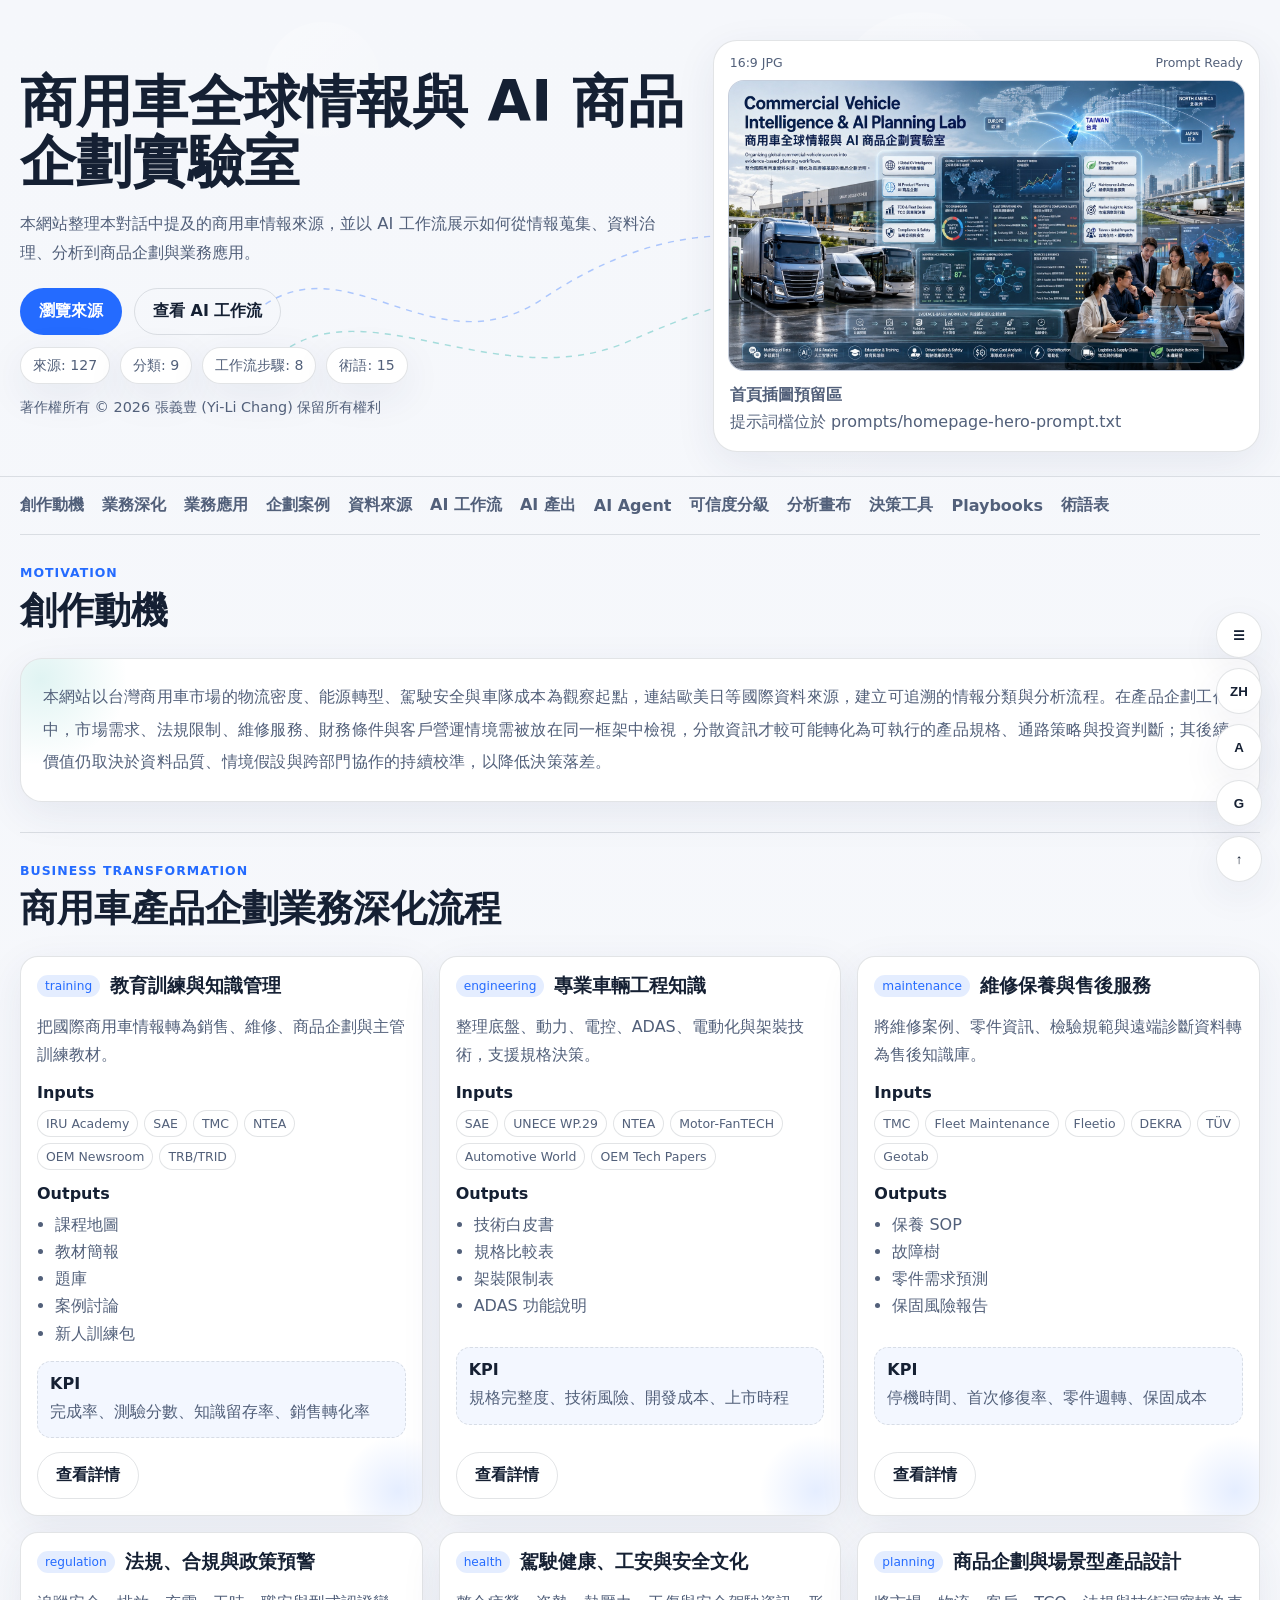
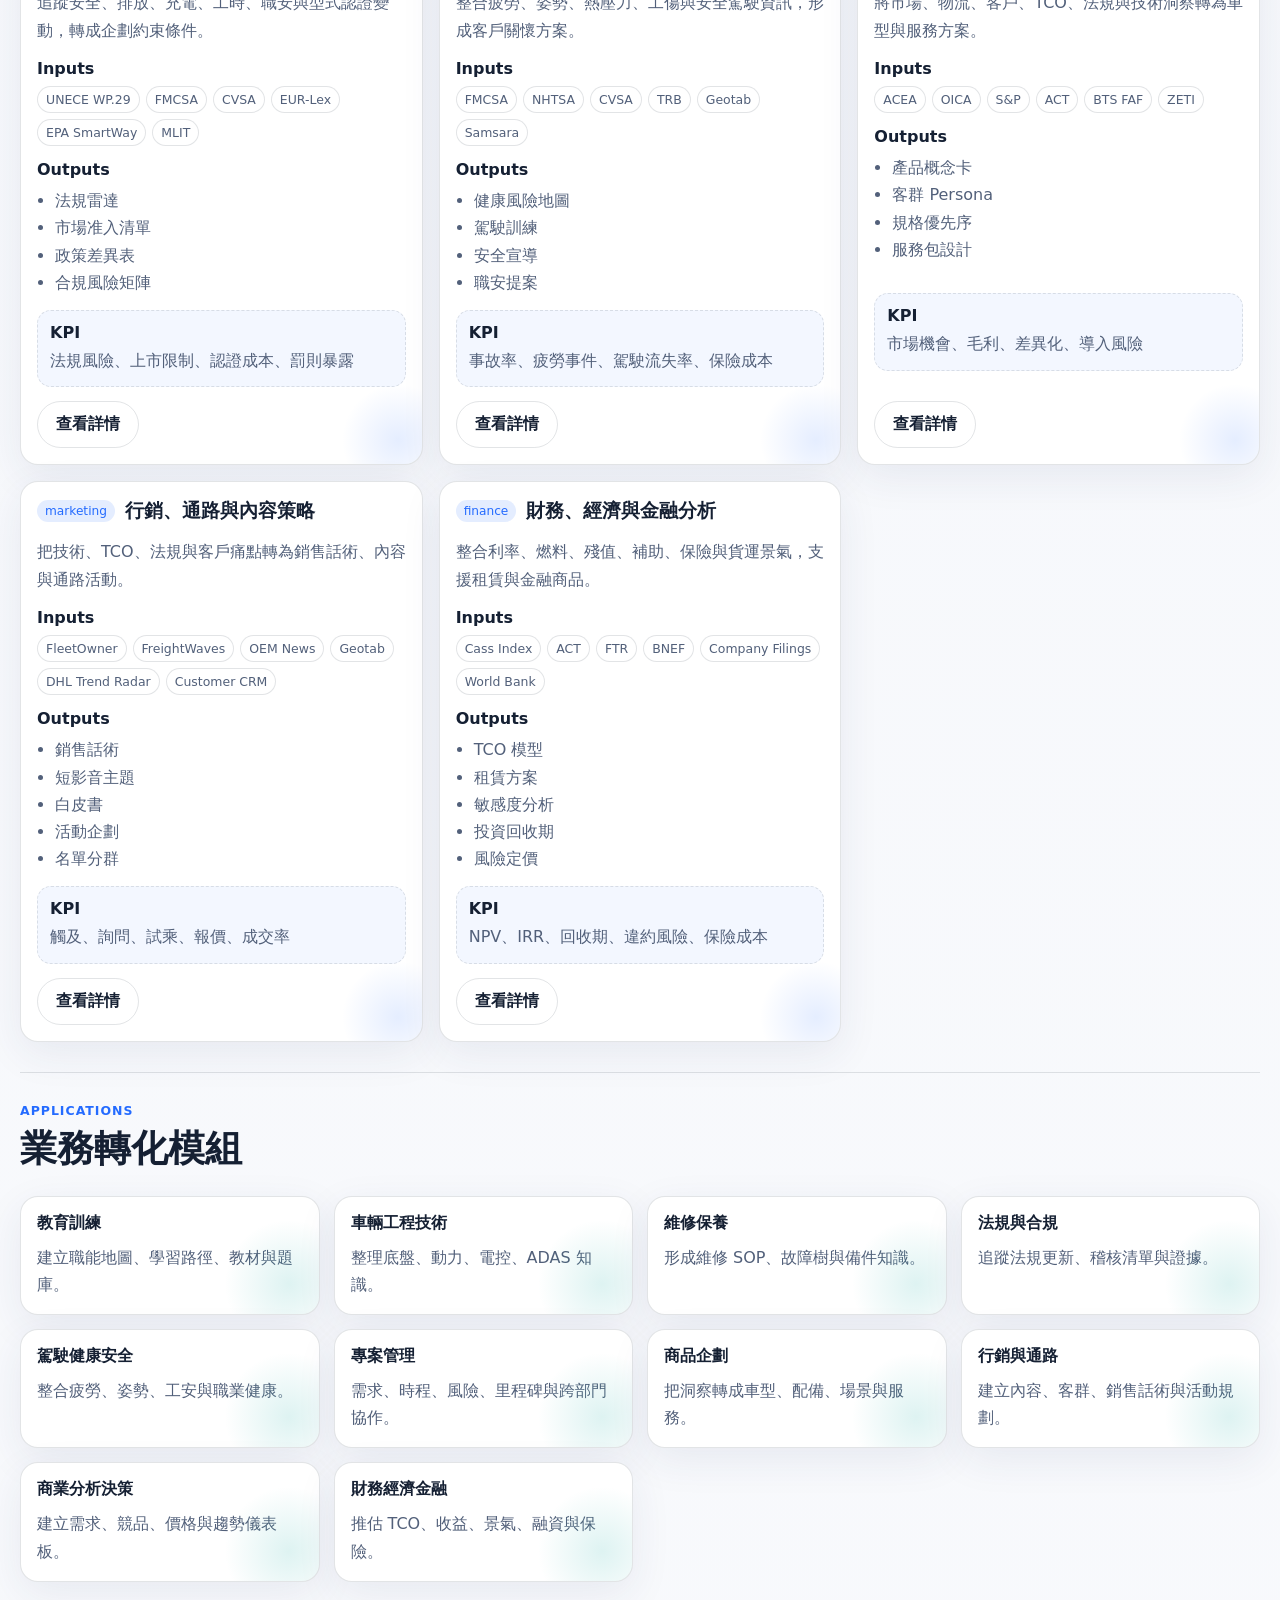
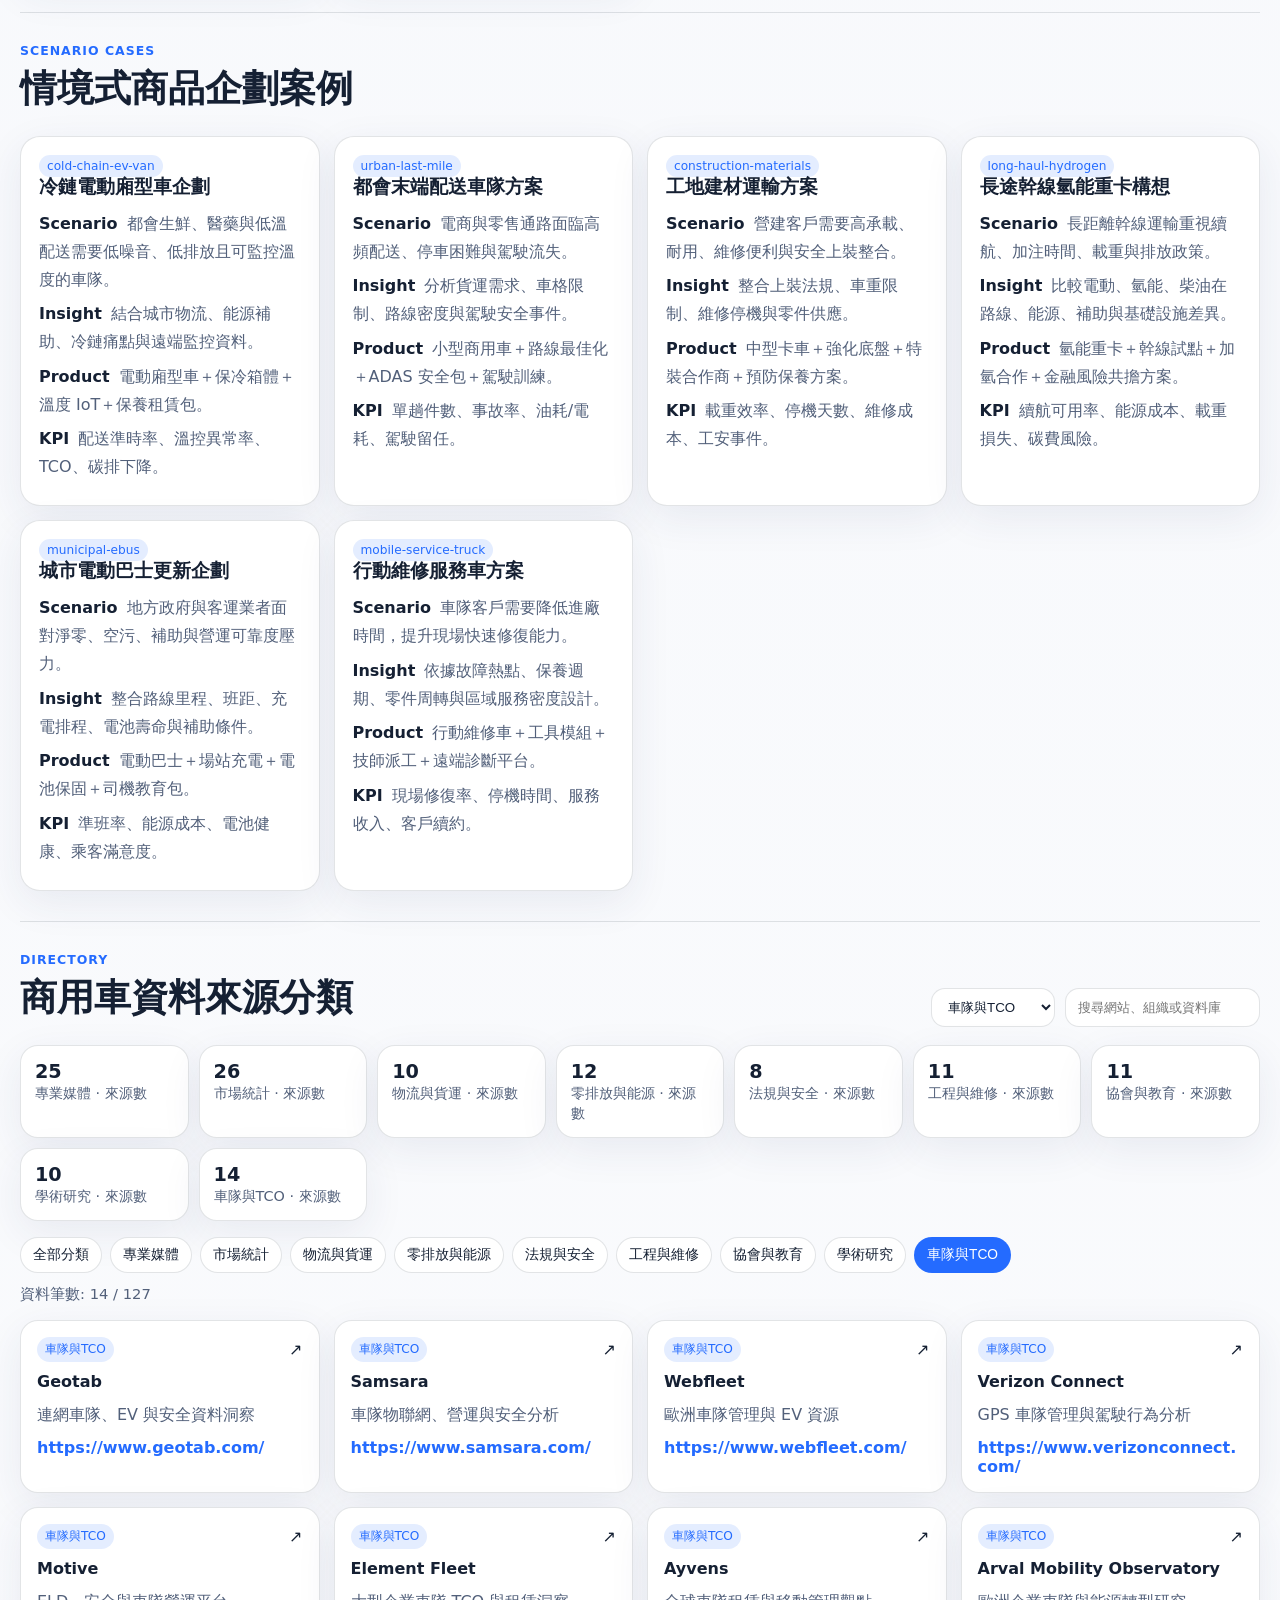
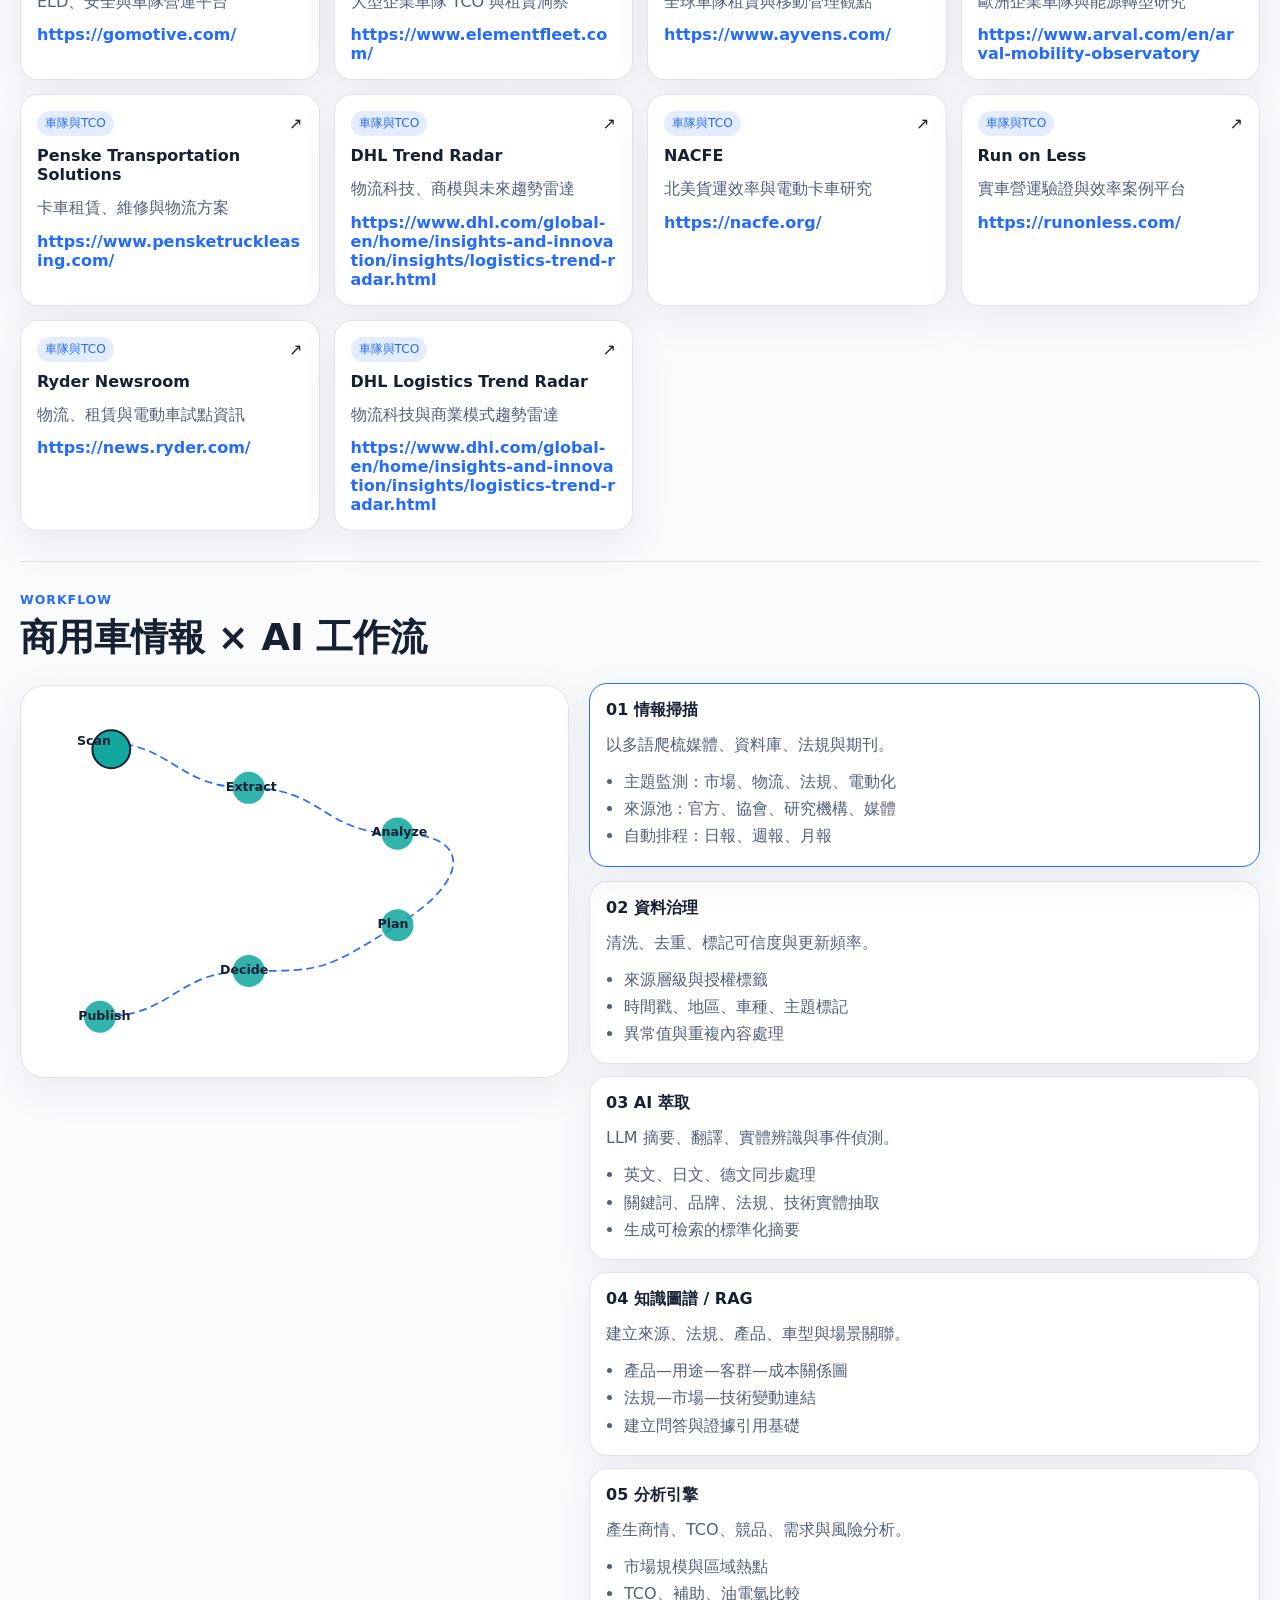
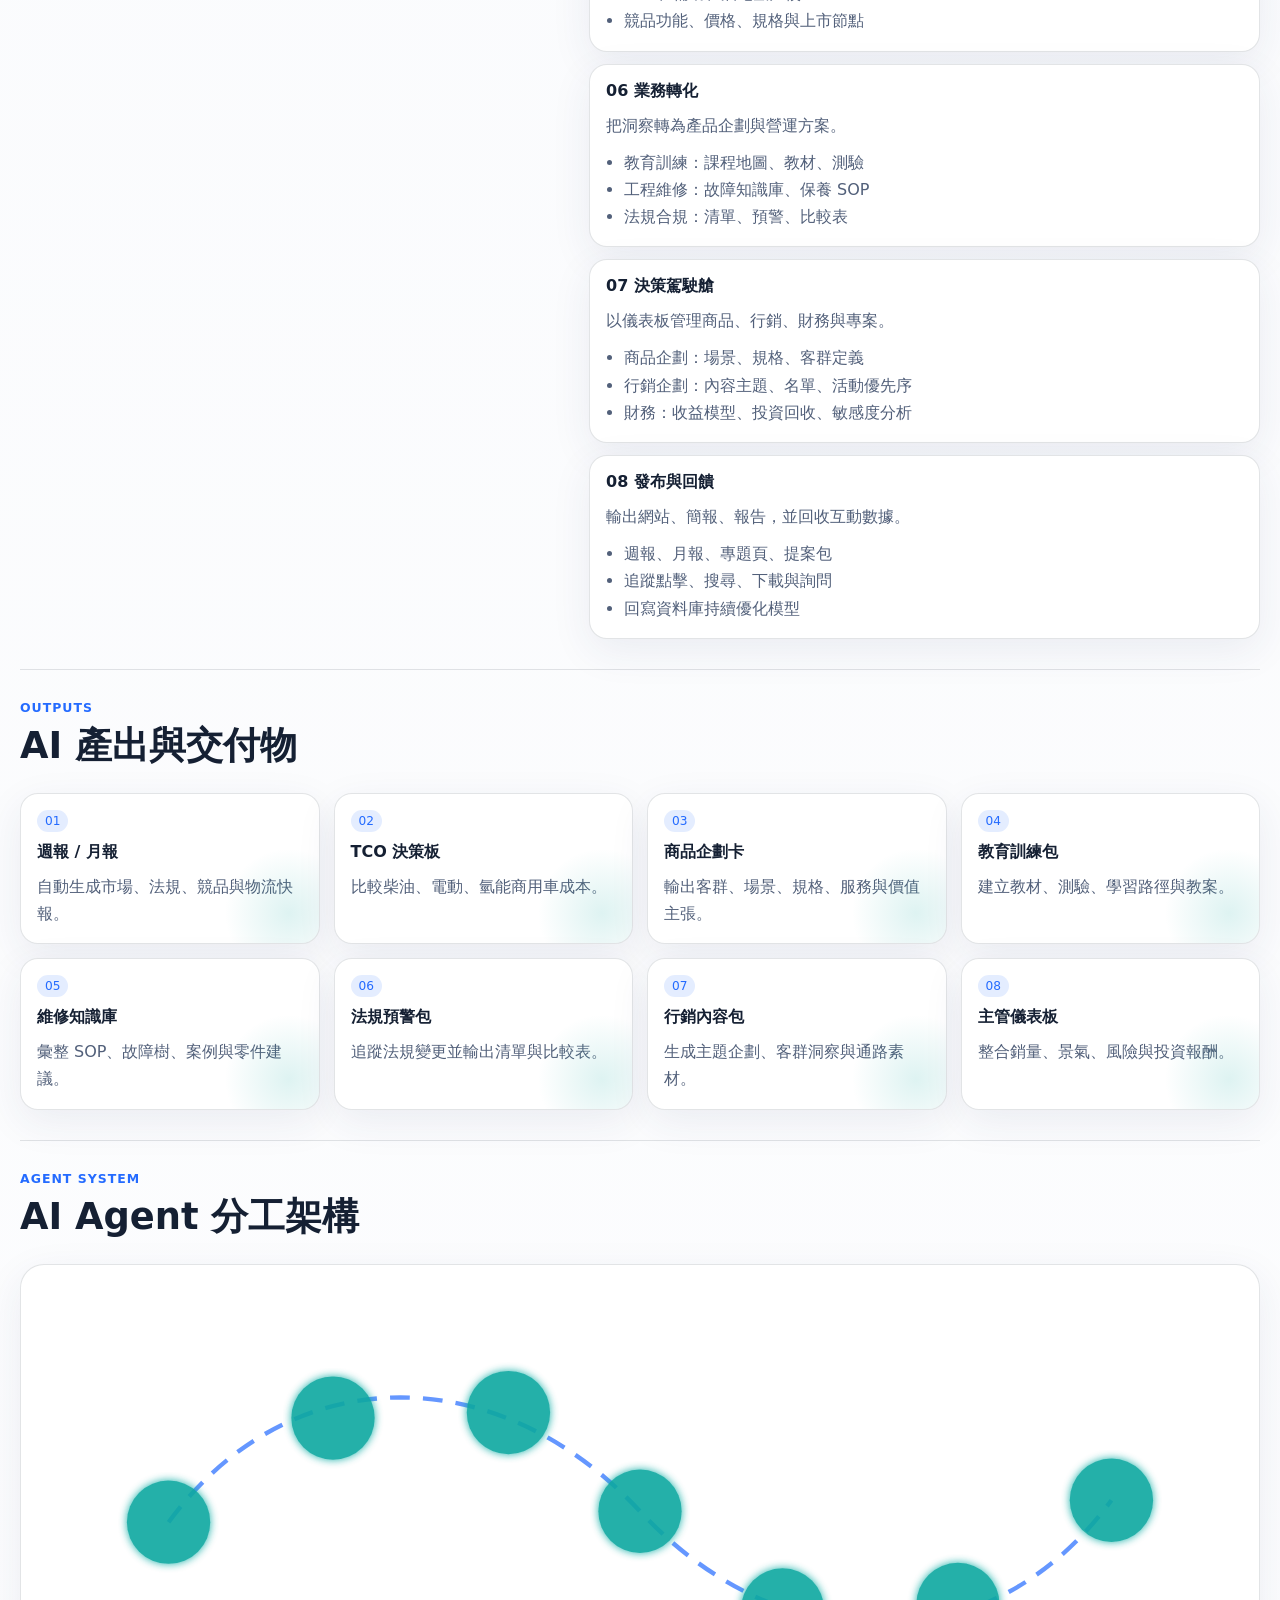
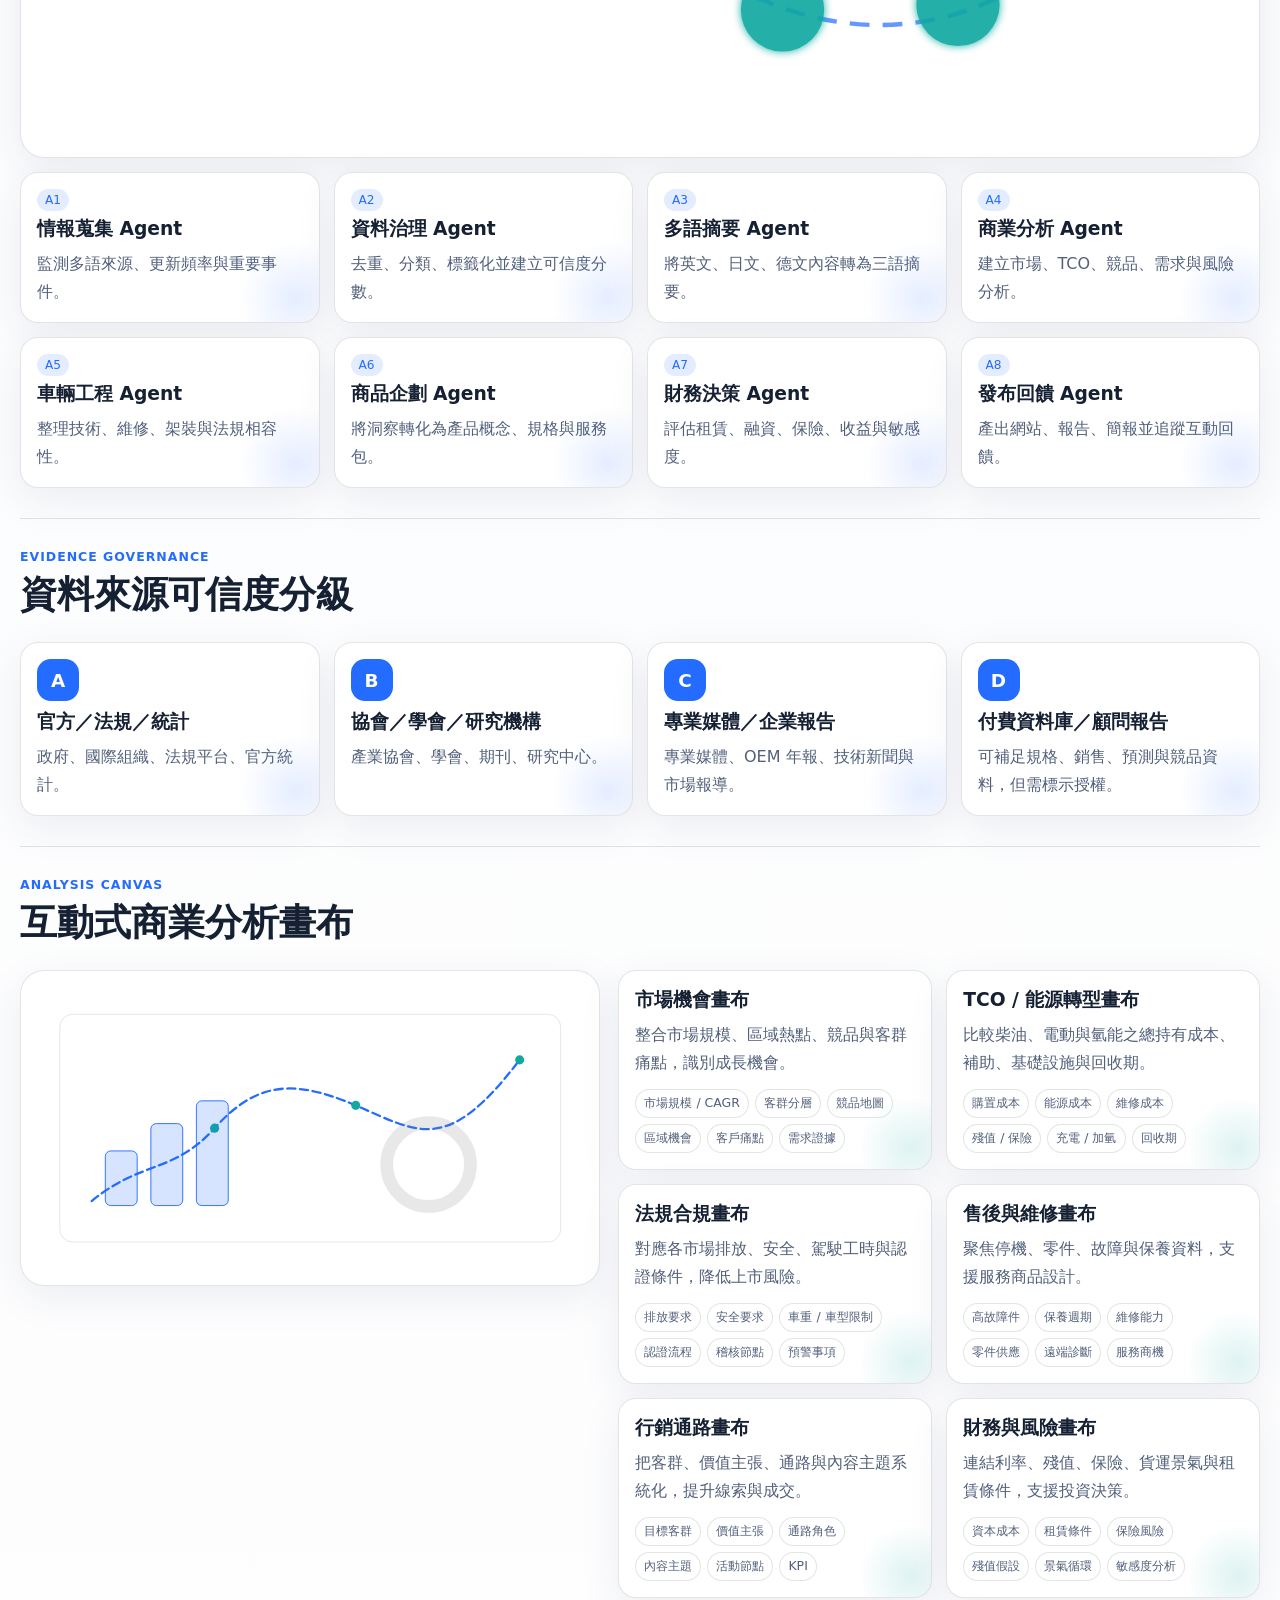
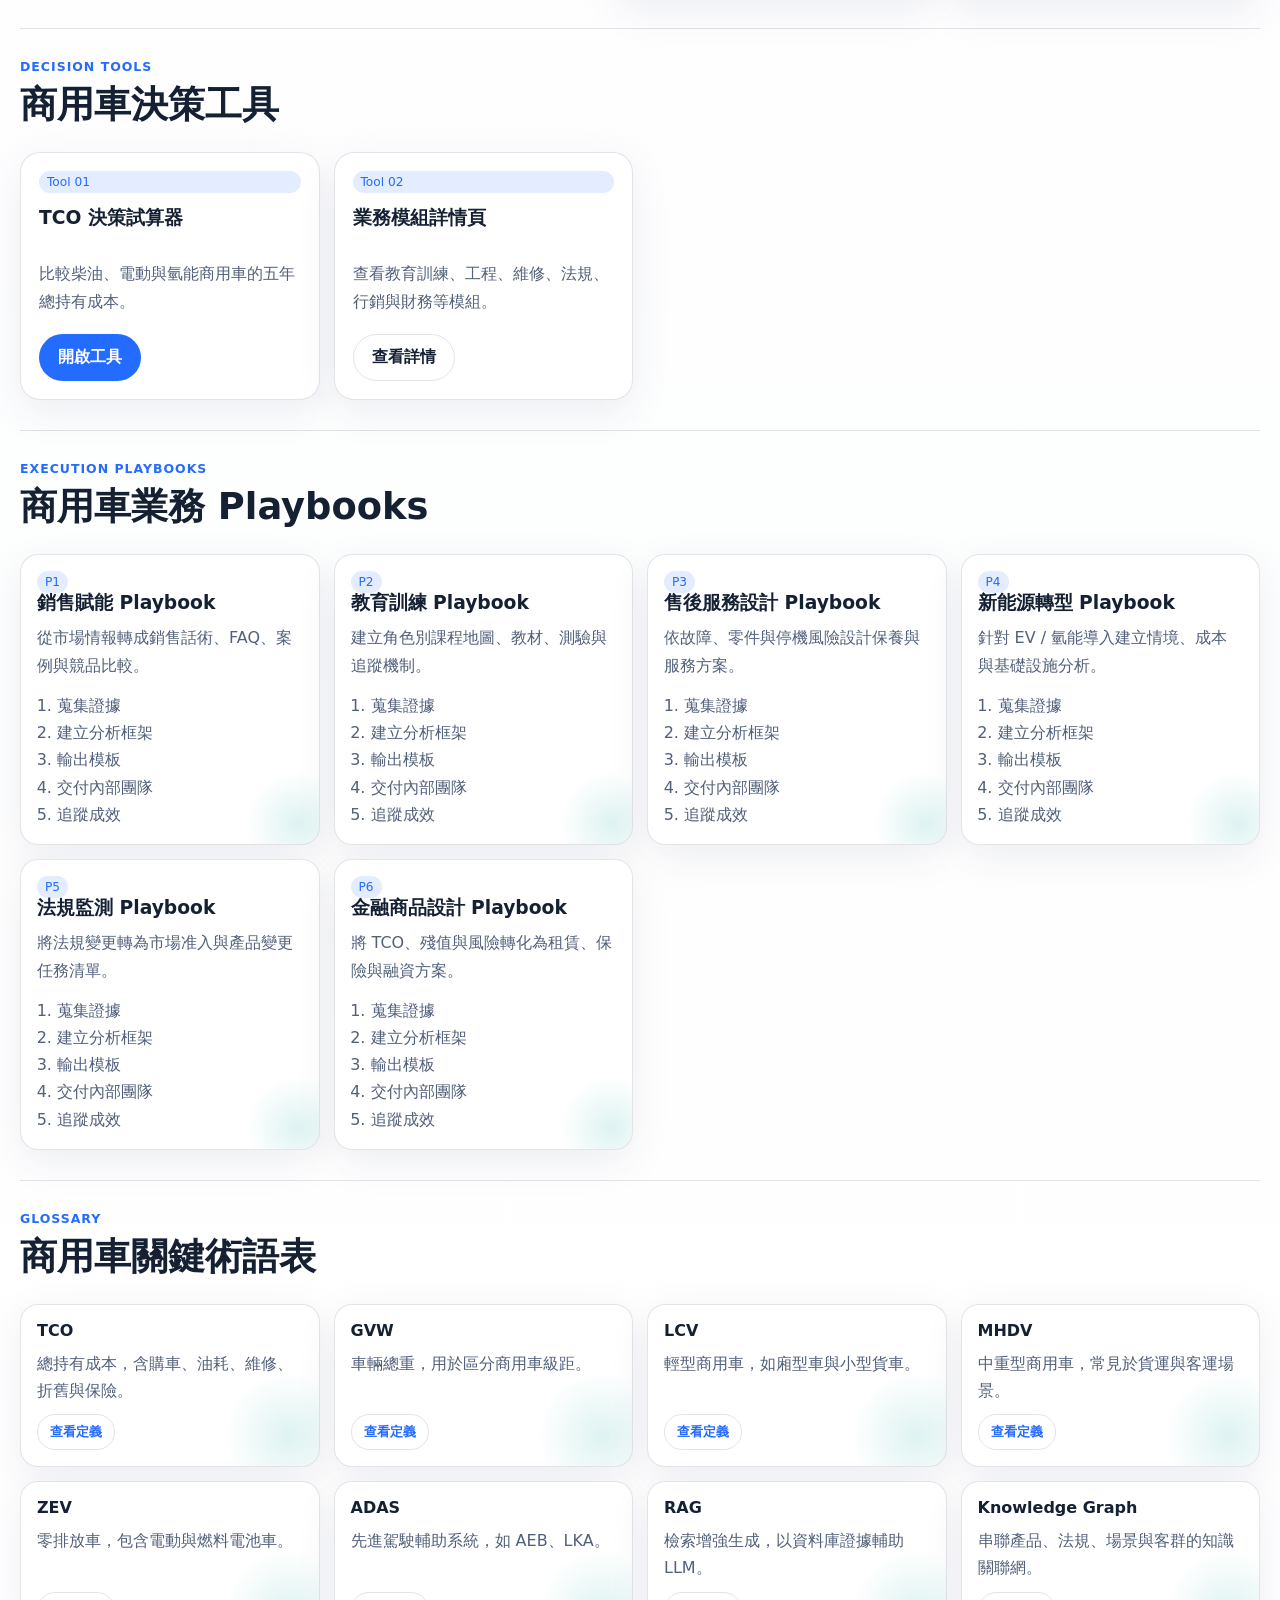
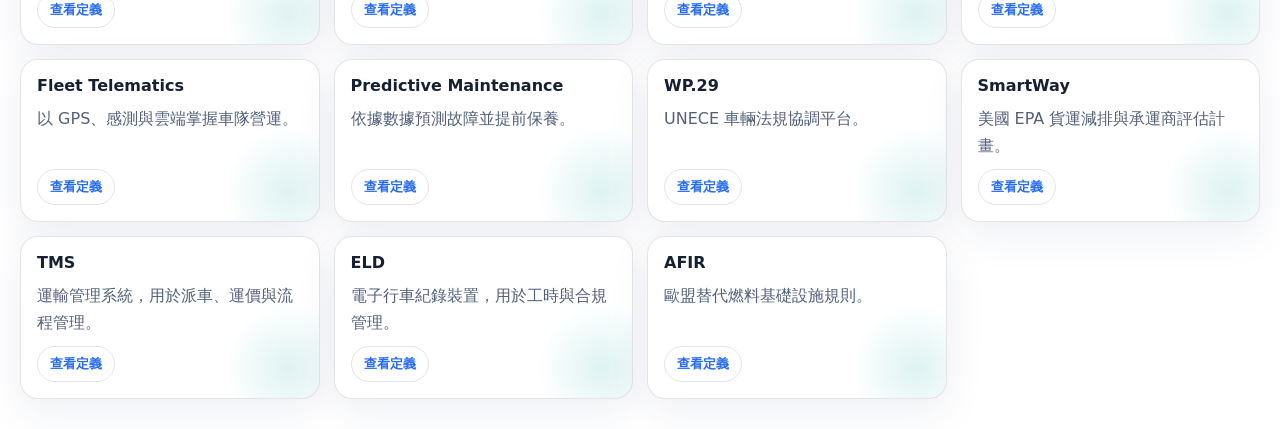
==== commit 7b23b4e9: "Add files via upload" ====
--- a/index.html
+++ b/index.html
@@ -42,14 +42,23 @@
       </div>
       <figure class="hero-image-card">
         <div class="image-meta">
+          <span>16:9 JPG</span>
+          <span>Prompt Ready</span>
         </div>
         <img src="assets/images/home-hero-placeholder.jpg" alt="Homepage illustration placeholder" />
-              </figure>
+        <figcaption>
+          <strong data-lang-text="heroPlaceholder">首頁插圖預留區</strong>
+          <span data-lang-text="heroPromptHint">提示詞檔位於 prompts/homepage-hero-prompt.txt</span>
+        </figcaption>
+      </figure>
     </div>
   </header>
 
   <nav class="toc wrap" aria-label="table of contents">
     <a href="#motivation" data-lang-text="navMotivation">創作動機</a>
+    <a href="#business" data-lang-text="navBusiness">業務深化</a>
+    <a href="#domains" data-lang-text="navDomains">業務應用</a>
+    <a href="#cases" data-lang-text="navCases">企劃案例</a>
     <a href="#sources" data-lang-text="navSources">資料來源</a>
     <a href="#workflow" data-lang-text="navWorkflow">AI 工作流</a>
     <a href="#deliverables" data-lang-text="navDeliverables">AI 產出</a>
@@ -57,10 +66,7 @@
     <a href="#rubric" data-lang-text="navRubric">可信度分級</a>
     <a href="#canvas" data-lang-text="navCanvas">分析畫布</a>
     <a href="#tools" data-lang-text="navTools">決策工具</a>
-    <a href="#cases" data-lang-text="navCases">企劃案例</a>
     <a href="#playbooks" data-lang-text="navPlaybooks">Playbooks</a>
-    <a href="#business" data-lang-text="navBusiness">業務深化</a>
-    <a href="#domains" data-lang-text="navDomains">業務應用</a>
     <a href="#glossary" data-lang-text="navGlossary">術語表</a>
   </nav>
 
@@ -76,6 +82,41 @@
         <p data-i18n="motivationText"></p>
       </article>
     </section>
+
+
+    <section class="panel" id="business">
+      <div class="panel-head">
+        <div>
+          <p class="section-kicker">Business Transformation</p>
+          <h2 data-lang-text="businessTitle">商用車產品企劃業務深化流程</h2>
+        </div>
+      </div>
+      <div id="businessModuleGrid" class="business-module-grid"></div>
+    </section>
+
+
+    <section class="panel" id="domains">
+      <div class="panel-head">
+        <div>
+          <p class="section-kicker">Applications</p>
+          <h2 data-lang-text="domainsTitle">業務轉化模組</h2>
+        </div>
+      </div>
+      <div id="domainGrid" class="domain-grid"></div>
+    </section>
+
+
+
+    <section class="panel" id="cases">
+      <div class="panel-head">
+        <div>
+          <p class="section-kicker">Scenario Cases</p>
+          <h2 data-lang-text="casesTitle">情境式商品企劃案例</h2>
+        </div>
+      </div>
+      <div id="caseGrid" class="case-grid"></div>
+    </section>
+
 
     <section class="panel" id="sources">
       <div class="panel-head">
@@ -228,16 +269,6 @@
       </div>
     </section>
 
-    <section class="panel" id="cases">
-      <div class="panel-head">
-        <div>
-          <p class="section-kicker">Scenario Cases</p>
-          <h2 data-lang-text="casesTitle">情境式商品企劃案例</h2>
-        </div>
-      </div>
-      <div id="caseGrid" class="case-grid"></div>
-    </section>
-
     <section class="panel" id="playbooks">
       <div class="panel-head">
         <div>
@@ -246,26 +277,6 @@
         </div>
       </div>
       <div id="playbookGrid" class="playbook-grid"></div>
-    </section>
-
-    <section class="panel" id="business">
-      <div class="panel-head">
-        <div>
-          <p class="section-kicker">Business Transformation</p>
-          <h2 data-lang-text="businessTitle">商用車產品企劃業務深化流程</h2>
-        </div>
-      </div>
-      <div id="businessModuleGrid" class="business-module-grid"></div>
-    </section>
-
-    <section class="panel" id="domains">
-      <div class="panel-head">
-        <div>
-          <p class="section-kicker">Applications</p>
-          <h2 data-lang-text="domainsTitle">業務轉化模組</h2>
-        </div>
-      </div>
-      <div id="domainGrid" class="domain-grid"></div>
     </section>
 
     <section class="panel" id="glossary">
@@ -294,6 +305,9 @@
         <button id="closeDrawer">×</button>
       </div>
       <a href="#motivation" class="drawer-link" data-lang-text="navMotivation">創作動機</a>
+      <a href="#business" class="drawer-link" data-lang-text="navBusiness">業務深化</a>
+      <a href="#domains" class="drawer-link" data-lang-text="navDomains">業務應用</a>
+      <a href="#cases" class="drawer-link" data-lang-text="navCases">企劃案例</a>
       <a href="#sources" class="drawer-link" data-lang-text="navSources">資料來源</a>
       <a href="#workflow" class="drawer-link" data-lang-text="navWorkflow">AI 工作流</a>
       <a href="#deliverables" class="drawer-link" data-lang-text="navDeliverables">AI 產出</a>
@@ -301,10 +315,7 @@
       <a href="#rubric" class="drawer-link" data-lang-text="navRubric">可信度分級</a>
       <a href="#canvas" class="drawer-link" data-lang-text="navCanvas">分析畫布</a>
       <a href="#tools" class="drawer-link" data-lang-text="navTools">決策工具</a>
-      <a href="#cases" class="drawer-link" data-lang-text="navCases">企劃案例</a>
       <a href="#playbooks" class="drawer-link" data-lang-text="navPlaybooks">Playbooks</a>
-      <a href="#business" class="drawer-link" data-lang-text="navBusiness">業務深化</a>
-      <a href="#domains" class="drawer-link" data-lang-text="navDomains">業務應用</a>
       <a href="#glossary" class="drawer-link" data-lang-text="navGlossary">術語表</a>
     </div>
   </div>
